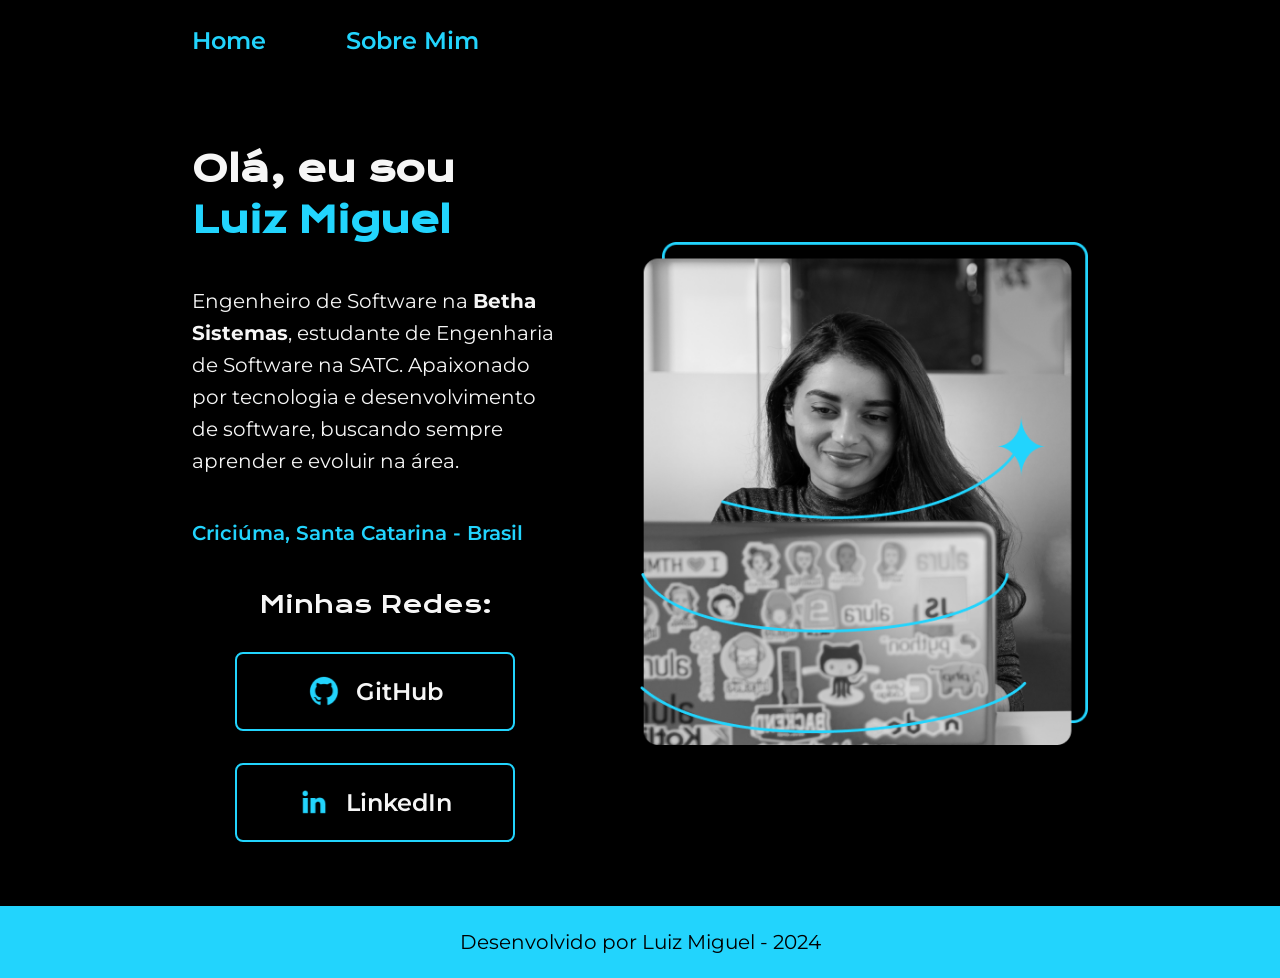
==== index.html @ 886b2ee1 "refactor: reorganize project structure for commercial site Move files from 'Alura_FrontEnd/' to root" ====
<!DOCTYPE html>
<html lang="pt-br">
<head>
    <meta charset="UTF-8"> 
    <meta http-equiv="X-UA-Compatible" content="IE=edge">
    <meta name="viewport" content="width=device-width, initial-scale=1.0">
    <meta name="description" content="Luiz Miguel - Engenheiro de Software na Betha Sistemas. Portfolio profissional com projetos, habilidades e experiência.">
    <meta name="keywords" content="Engenheiro de Software, Desenvolvedor, JavaScript, Java, C#, Criciúma">
    <meta name="author" content="Luiz Miguel">
    <link rel="icon" type="image/png" href="./assets/github.png">
    <title>Luiz Miguel | Engenheiro de Software</title>
    <link rel="stylesheet" href="./styles/style.css">
</head>
<body>
    <header class="cabecalho">
        <nav class="cabecalho__menu">
            <a class="cabecalho__menu__link" href="index.html">Home</a>
            <a class="cabecalho__menu__link" href="about.html">Sobre Mim</a>
        </nav>
    </header>
    <main class="apresentacao">
        <section class="apresentacao__conteudo">
            <h1 class="apresentacao__conteudo__titulo">
                Olá, eu sou <strong class="titulo-destaque">Luiz Miguel</strong>
            </h1>
            <p class="apresentacao__conteudo__texto">
                Engenheiro de Software na <strong>Betha Sistemas</strong>, estudante de Engenharia de Software na SATC. 
                Apaixonado por tecnologia e desenvolvimento de software, buscando sempre aprender e evoluir na área.
            </p>
            <p class="apresentacao__conteudo__texto apresentacao__conteudo__texto--destaque">
                Criciúma, Santa Catarina - Brasil
            </p>
            <div class="apresentacao__links">
                <h2 class="apresentacao__links__subtitulo">Minhas Redes:</h2>
                <a class="apresentacao__links__navegacao" href="https://github.com/Miguelito001" target="_blank" rel="noopener noreferrer">
                    <img src="./assets/github.png" alt="Ícone do GitHub">
                    GitHub
                </a>
                <a class="apresentacao__links__navegacao" href="https://www.linkedin.com/in/miguelito001/" target="_blank" rel="noopener noreferrer">
                    <img src="./assets/linkedin.png" alt="Ícone do LinkedIn">
                    LinkedIn
                </a>
            </div>
        </section>
        <img class="apresentacao__imagem" src="./assets/Imagem.png" alt="Ilustração de desenvolvedor">
    </main>
    <footer class="rodape">
        <p>Desenvolvido por Luiz Miguel - 2024</p>
    </footer>
</body>
</html>
---- styles/style.css ----
@import url('https://fonts.googleapis.com/css2?family=Krona+One&family=Montserrat:wght@400;600&display=swap');

:root {
    --cor-primaria: #000000;
    --cor-secundaria: #F6F6F6;
    --cor-terciaria: #22D4FD;
    --cor-hover: #272727;
    --cor-card: #111111;

    --fonte-primaria: 'Krona One', sans-serif;
    --fonte-secundaria: 'Montserrat', sans-serif;
}

* {
    margin: 0;
    padding: 0;
    box-sizing: border-box;
}

body {
    background-color: var(--cor-primaria);
    color: var(--cor-secundaria);
    min-height: 100vh;
    display: flex;
    flex-direction: column;
}

/* Cabeçalho */
.cabecalho {
    padding: 2% 15%;
}

.cabecalho__menu {
    display: flex;
    gap: 80px;
}

.cabecalho__menu__link {
    font-family: var(--fonte-secundaria);
    font-size: 1.5rem;
    font-weight: 600;
    color: var(--cor-terciaria);
    text-decoration: none;
    transition: opacity 0.3s ease;
}

.cabecalho__menu__link:hover {
    opacity: 0.8;
}

/* Apresentação Principal */
.apresentacao {
    padding: 5% 15%;
    display: flex;
    align-items: center;
    justify-content: space-between;
    gap: 82px;
    flex: 1;
}

.apresentacao--sobre {
    flex-direction: column;
    align-items: flex-start;
}

.apresentacao__conteudo {
    width: 50%;
    display: flex;
    flex-direction: column;
    gap: 40px;
}

.apresentacao__conteudo--sobre {
    width: 100%;
    max-width: 900px;
}

.apresentacao__conteudo__titulo {
    font-size: 2.25rem;
    font-family: var(--fonte-primaria);
    line-height: 1.4;
}

.titulo-destaque {
    color: var(--cor-terciaria);
}

.apresentacao__conteudo__texto {
    font-size: 1.25rem;
    font-family: var(--fonte-secundaria);
    line-height: 1.6;
}

.apresentacao__conteudo__texto--destaque {
    color: var(--cor-terciaria);
    font-weight: 600;
}

/* Links e Redes Sociais */
.apresentacao__links {
    display: flex;
    flex-direction: column;
    justify-content: space-between;
    align-items: center;
    gap: 32px;
}

.apresentacao__links__subtitulo {
    font-family: var(--fonte-primaria);
    font-weight: 400;
    font-size: 1.5rem;
}

.apresentacao__links__navegacao {
    display: flex;
    justify-content: center;
    align-items: center;
    gap: 16px;
    border: 2px solid var(--cor-terciaria);
    width: 280px;
    text-align: center;
    border-radius: 8px;
    font-size: 1.5rem;
    font-weight: 600;
    padding: 21.5px 0;
    text-decoration: none;
    color: var(--cor-secundaria);
    font-family: var(--fonte-secundaria);
    transition: background-color 0.3s ease, transform 0.2s ease;
}

.apresentacao__links__navegacao:hover {
    background-color: var(--cor-hover);
    transform: translateY(-2px);
}

.apresentacao__links__navegacao img {
    width: 32px;
    height: 32px;
}

.apresentacao__imagem {
    width: 50%;
    max-width: 500px;
}

/* Seções */
.secao {
    margin-top: 48px;
}

.secao__titulo {
    font-family: var(--fonte-primaria);
    font-size: 1.5rem;
    color: var(--cor-terciaria);
    margin-bottom: 24px;
    padding-bottom: 8px;
    border-bottom: 2px solid var(--cor-terciaria);
}

/* Cards */
.card {
    background-color: var(--cor-card);
    border-radius: 12px;
    padding: 24px;
    margin-bottom: 16px;
    border-left: 4px solid var(--cor-terciaria);
}

.card__titulo {
    font-family: var(--fonte-secundaria);
    font-size: 1.25rem;
    font-weight: 600;
    margin-bottom: 8px;
}

.card__subtitulo {
    font-family: var(--fonte-secundaria);
    font-size: 1rem;
    color: var(--cor-terciaria);
    margin-bottom: 4px;
}

.card__periodo {
    font-family: var(--fonte-secundaria);
    font-size: 0.9rem;
    color: #888;
    margin-bottom: 12px;
}

.card__descricao {
    font-family: var(--fonte-secundaria);
    font-size: 1rem;
    line-height: 1.6;
    color: #ccc;
}

/* Lista de Certificações */
.lista-certificacoes {
    list-style: none;
    display: flex;
    flex-direction: column;
    gap: 12px;
}

.lista-certificacoes li {
    font-family: var(--fonte-secundaria);
    font-size: 1rem;
    padding: 12px 16px;
    background-color: var(--cor-card);
    border-radius: 8px;
    border-left: 3px solid var(--cor-terciaria);
}

/* Tags de Habilidades */
.tags {
    display: flex;
    flex-wrap: wrap;
    gap: 12px;
}

.tag {
    font-family: var(--fonte-secundaria);
    font-size: 0.9rem;
    font-weight: 600;
    padding: 8px 16px;
    background-color: transparent;
    border: 2px solid var(--cor-terciaria);
    border-radius: 20px;
    color: var(--cor-terciaria);
    transition: background-color 0.3s ease, color 0.3s ease;
}

.tag:hover {
    background-color: var(--cor-terciaria);
    color: var(--cor-primaria);
}

/* Rodapé */
.rodape {
    color: var(--cor-primaria);
    background-color: var(--cor-terciaria);
    padding: 24px;
    text-align: center;
    font-family: var(--fonte-secundaria);
    font-size: 1.25rem;
    font-weight: 400;
}

/* Responsividade */
@media (max-width: 1200px) {
    .cabecalho {
        padding: 5%;
    }

    .cabecalho__menu {
        justify-content: center;
    }

    .apresentacao {
        flex-direction: column-reverse;
        padding: 5%;
    }

    .apresentacao--sobre {
        flex-direction: column;
    }

    .apresentacao__conteudo {
        width: 100%;
    }

    .apresentacao__imagem {
        width: 80%;
        max-width: 400px;
    }

    .apresentacao__links__navegacao {
        width: 100%;
        max-width: 280px;
    }
}

@media (max-width: 768px) {
    .cabecalho__menu {
        gap: 40px;
    }

    .cabecalho__menu__link {
        font-size: 1.2rem;
    }

    .apresentacao__conteudo__titulo {
        font-size: 1.75rem;
    }

    .apresentacao__conteudo__texto {
        font-size: 1rem;
    }

    .secao__titulo {
        font-size: 1.25rem;
    }

    .tags {
        gap: 8px;
    }

    .tag {
        font-size: 0.8rem;
        padding: 6px 12px;
    }
}
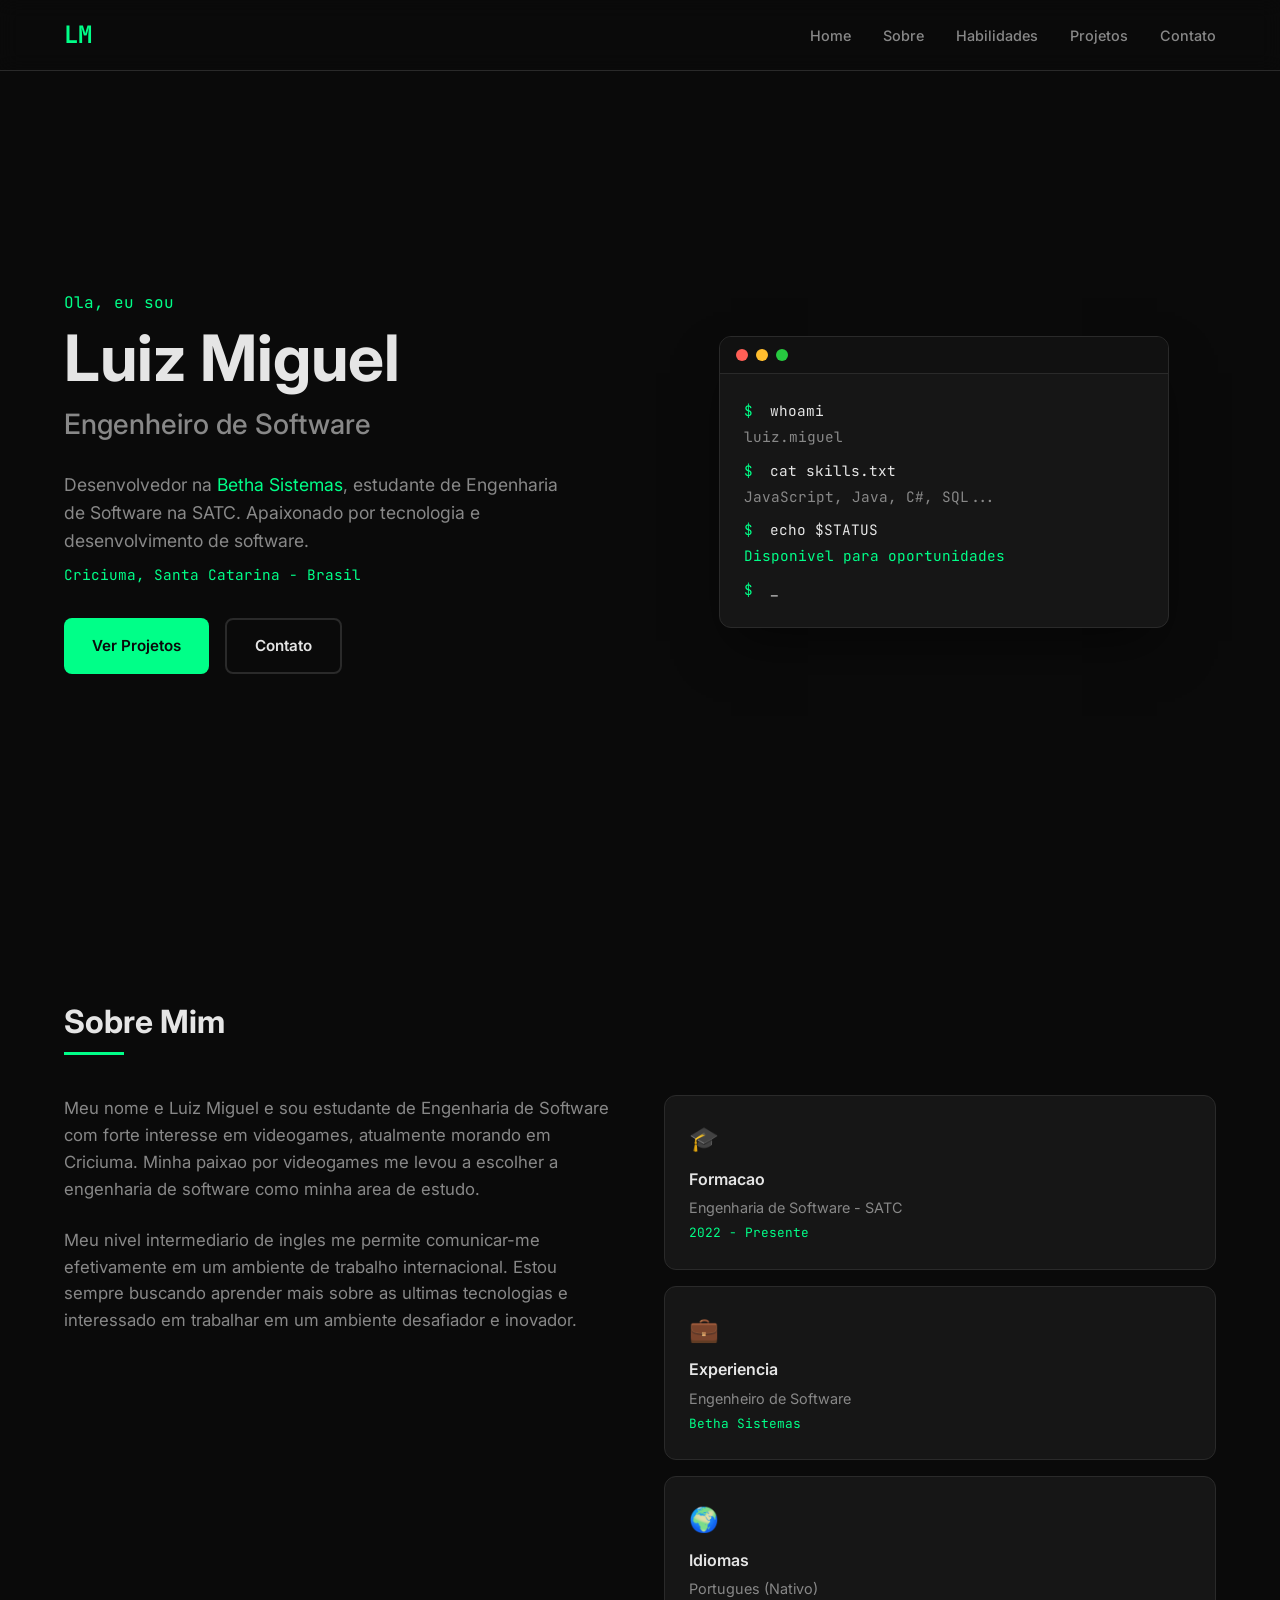
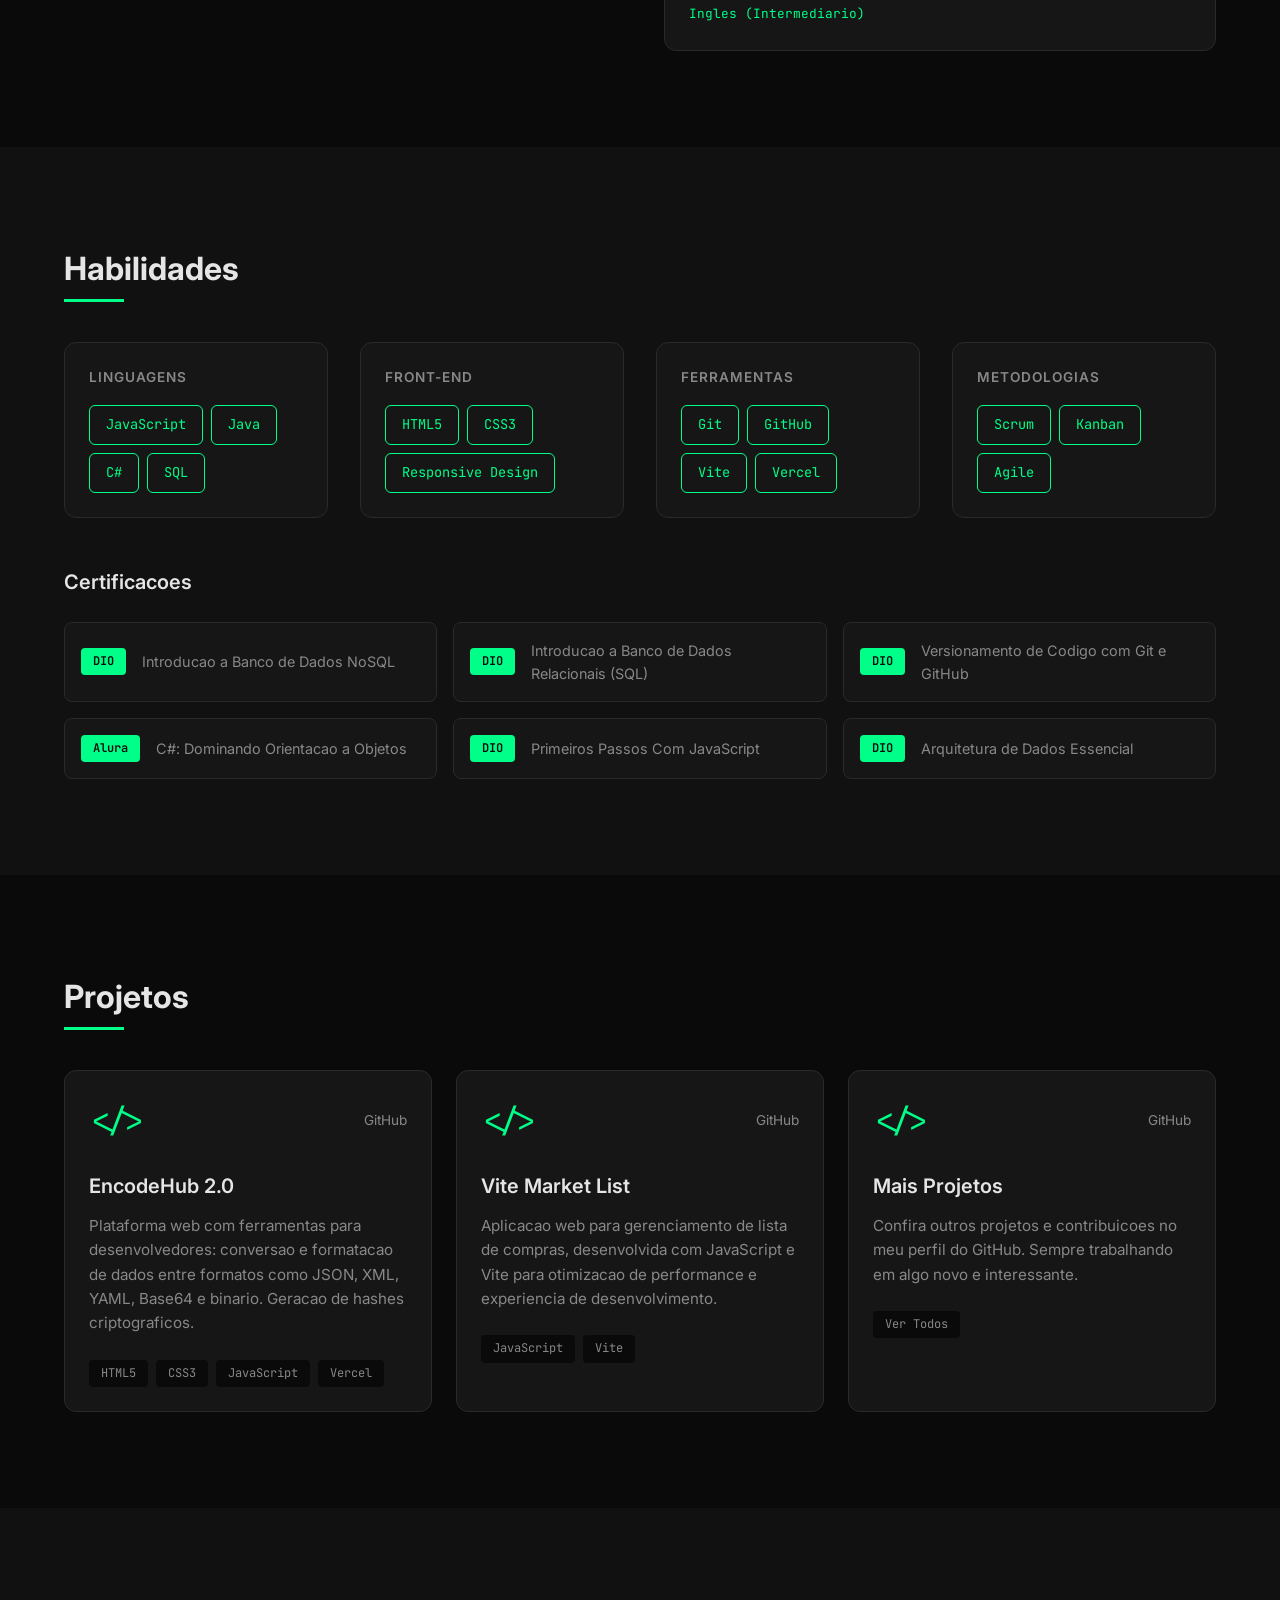
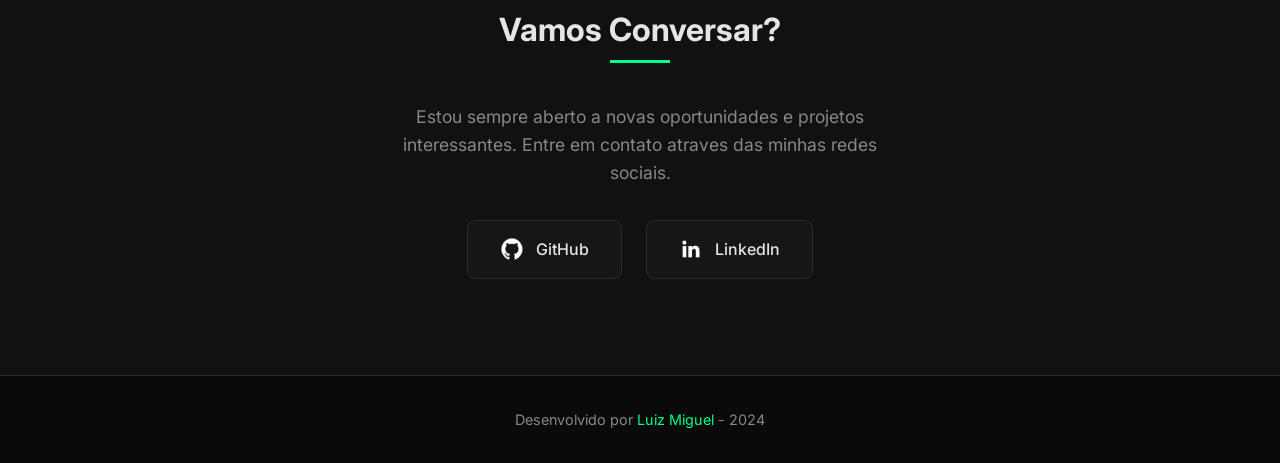
==== commit 7b5bf63f: "feat: create onepage portfolio site with black and green theme Implement black and neon green theme," ====
--- a/index.html
+++ b/index.html
@@ -1,11 +1,11 @@
 <!DOCTYPE html>
 <html lang="pt-br">
 <head>
-    <meta charset="UTF-8"> 
+    <meta charset="UTF-8">
     <meta http-equiv="X-UA-Compatible" content="IE=edge">
     <meta name="viewport" content="width=device-width, initial-scale=1.0">
-    <meta name="description" content="Luiz Miguel - Engenheiro de Software na Betha Sistemas. Portfolio profissional com projetos, habilidades e experiência.">
-    <meta name="keywords" content="Engenheiro de Software, Desenvolvedor, JavaScript, Java, C#, Criciúma">
+    <meta name="description" content="Luiz Miguel - Engenheiro de Software na Betha Sistemas. Portfolio profissional com projetos, habilidades e experiencia.">
+    <meta name="keywords" content="Engenheiro de Software, Desenvolvedor, JavaScript, Java, C#, Criciuma">
     <meta name="author" content="Luiz Miguel">
     <link rel="icon" type="image/png" href="./assets/github.png">
     <title>Luiz Miguel | Engenheiro de Software</title>
@@ -13,39 +13,252 @@
 </head>
 <body>
     <header class="cabecalho">
+        <a href="#home" class="cabecalho__logo">LM</a>
         <nav class="cabecalho__menu">
-            <a class="cabecalho__menu__link" href="index.html">Home</a>
-            <a class="cabecalho__menu__link" href="about.html">Sobre Mim</a>
+            <a class="cabecalho__menu__link" href="#home">Home</a>
+            <a class="cabecalho__menu__link" href="#sobre">Sobre</a>
+            <a class="cabecalho__menu__link" href="#habilidades">Habilidades</a>
+            <a class="cabecalho__menu__link" href="#projetos">Projetos</a>
+            <a class="cabecalho__menu__link" href="#contato">Contato</a>
         </nav>
     </header>
-    <main class="apresentacao">
-        <section class="apresentacao__conteudo">
-            <h1 class="apresentacao__conteudo__titulo">
-                Olá, eu sou <strong class="titulo-destaque">Luiz Miguel</strong>
-            </h1>
-            <p class="apresentacao__conteudo__texto">
-                Engenheiro de Software na <strong>Betha Sistemas</strong>, estudante de Engenharia de Software na SATC. 
-                Apaixonado por tecnologia e desenvolvimento de software, buscando sempre aprender e evoluir na área.
-            </p>
-            <p class="apresentacao__conteudo__texto apresentacao__conteudo__texto--destaque">
-                Criciúma, Santa Catarina - Brasil
-            </p>
-            <div class="apresentacao__links">
-                <h2 class="apresentacao__links__subtitulo">Minhas Redes:</h2>
-                <a class="apresentacao__links__navegacao" href="https://github.com/Miguelito001" target="_blank" rel="noopener noreferrer">
-                    <img src="./assets/github.png" alt="Ícone do GitHub">
-                    GitHub
-                </a>
-                <a class="apresentacao__links__navegacao" href="https://www.linkedin.com/in/miguelito001/" target="_blank" rel="noopener noreferrer">
-                    <img src="./assets/linkedin.png" alt="Ícone do LinkedIn">
-                    LinkedIn
-                </a>
-            </div>
-        </section>
-        <img class="apresentacao__imagem" src="./assets/Imagem.png" alt="Ilustração de desenvolvedor">
+
+    <main>
+        <!-- Hero Section -->
+        <section id="home" class="hero">
+            <div class="hero__conteudo">
+                <p class="hero__saudacao">Ola, eu sou</p>
+                <h1 class="hero__titulo">Luiz Miguel</h1>
+                <h2 class="hero__subtitulo">Engenheiro de Software</h2>
+                <p class="hero__descricao">
+                    Desenvolvedor na <span class="destaque">Betha Sistemas</span>, estudante de Engenharia de Software na SATC.
+                    Apaixonado por tecnologia e desenvolvimento de software.
+                </p>
+                <p class="hero__localizacao">Criciuma, Santa Catarina - Brasil</p>
+                <div class="hero__botoes">
+                    <a href="#projetos" class="botao botao--primario">Ver Projetos</a>
+                    <a href="#contato" class="botao botao--secundario">Contato</a>
+                </div>
+            </div>
+            <div class="hero__visual">
+                <div class="hero__terminal">
+                    <div class="terminal__header">
+                        <span class="terminal__dot terminal__dot--red"></span>
+                        <span class="terminal__dot terminal__dot--yellow"></span>
+                        <span class="terminal__dot terminal__dot--green"></span>
+                    </div>
+                    <div class="terminal__body">
+                        <p><span class="terminal__prompt">$</span> whoami</p>
+                        <p class="terminal__output">luiz.miguel</p>
+                        <p><span class="terminal__prompt">$</span> cat skills.txt</p>
+                        <p class="terminal__output">JavaScript, Java, C#, SQL...</p>
+                        <p><span class="terminal__prompt">$</span> echo $STATUS</p>
+                        <p class="terminal__output terminal__output--green">Disponivel para oportunidades</p>
+                        <p><span class="terminal__prompt">$</span> <span class="terminal__cursor">_</span></p>
+                    </div>
+                </div>
+            </div>
+        </section>
+
+        <!-- Sobre Section -->
+        <section id="sobre" class="secao">
+            <div class="secao__container">
+                <h2 class="secao__titulo">Sobre Mim</h2>
+                <div class="sobre__grid">
+                    <div class="sobre__texto">
+                        <p>
+                            Meu nome e Luiz Miguel e sou estudante de Engenharia de Software com forte interesse em videogames,
+                            atualmente morando em Criciuma. Minha paixao por videogames me levou a escolher a engenharia de software
+                            como minha area de estudo.
+                        </p>
+                        <p>
+                            Meu nivel intermediario de ingles me permite comunicar-me efetivamente em um ambiente de trabalho internacional.
+                            Estou sempre buscando aprender mais sobre as ultimas tecnologias e interessado em trabalhar em um ambiente
+                            desafiador e inovador.
+                        </p>
+                    </div>
+                    <div class="sobre__cards">
+                        <div class="info-card">
+                            <span class="info-card__icone">🎓</span>
+                            <h3 class="info-card__titulo">Formacao</h3>
+                            <p class="info-card__texto">Engenharia de Software - SATC</p>
+                            <span class="info-card__periodo">2022 - Presente</span>
+                        </div>
+                        <div class="info-card">
+                            <span class="info-card__icone">💼</span>
+                            <h3 class="info-card__titulo">Experiencia</h3>
+                            <p class="info-card__texto">Engenheiro de Software</p>
+                            <span class="info-card__periodo">Betha Sistemas</span>
+                        </div>
+                        <div class="info-card">
+                            <span class="info-card__icone">🌍</span>
+                            <h3 class="info-card__titulo">Idiomas</h3>
+                            <p class="info-card__texto">Portugues (Nativo)</p>
+                            <span class="info-card__periodo">Ingles (Intermediario)</span>
+                        </div>
+                    </div>
+                </div>
+            </div>
+        </section>
+
+        <!-- Habilidades Section -->
+        <section id="habilidades" class="secao secao--alt">
+            <div class="secao__container">
+                <h2 class="secao__titulo">Habilidades</h2>
+                <div class="habilidades__grid">
+                    <div class="habilidade-grupo">
+                        <h3 class="habilidade-grupo__titulo">Linguagens</h3>
+                        <div class="tags">
+                            <span class="tag">JavaScript</span>
+                            <span class="tag">Java</span>
+                            <span class="tag">C#</span>
+                            <span class="tag">SQL</span>
+                        </div>
+                    </div>
+                    <div class="habilidade-grupo">
+                        <h3 class="habilidade-grupo__titulo">Front-end</h3>
+                        <div class="tags">
+                            <span class="tag">HTML5</span>
+                            <span class="tag">CSS3</span>
+                            <span class="tag">Responsive Design</span>
+                        </div>
+                    </div>
+                    <div class="habilidade-grupo">
+                        <h3 class="habilidade-grupo__titulo">Ferramentas</h3>
+                        <div class="tags">
+                            <span class="tag">Git</span>
+                            <span class="tag">GitHub</span>
+                            <span class="tag">Vite</span>
+                            <span class="tag">Vercel</span>
+                        </div>
+                    </div>
+                    <div class="habilidade-grupo">
+                        <h3 class="habilidade-grupo__titulo">Metodologias</h3>
+                        <div class="tags">
+                            <span class="tag">Scrum</span>
+                            <span class="tag">Kanban</span>
+                            <span class="tag">Agile</span>
+                        </div>
+                    </div>
+                </div>
+
+                <h3 class="secao__subtitulo">Certificacoes</h3>
+                <div class="certificacoes__grid">
+                    <div class="certificacao">
+                        <span class="certificacao__badge">DIO</span>
+                        <span class="certificacao__nome">Introducao a Banco de Dados NoSQL</span>
+                    </div>
+                    <div class="certificacao">
+                        <span class="certificacao__badge">DIO</span>
+                        <span class="certificacao__nome">Introducao a Banco de Dados Relacionais (SQL)</span>
+                    </div>
+                    <div class="certificacao">
+                        <span class="certificacao__badge">DIO</span>
+                        <span class="certificacao__nome">Versionamento de Codigo com Git e GitHub</span>
+                    </div>
+                    <div class="certificacao">
+                        <span class="certificacao__badge">Alura</span>
+                        <span class="certificacao__nome">C#: Dominando Orientacao a Objetos</span>
+                    </div>
+                    <div class="certificacao">
+                        <span class="certificacao__badge">DIO</span>
+                        <span class="certificacao__nome">Primeiros Passos Com JavaScript</span>
+                    </div>
+                    <div class="certificacao">
+                        <span class="certificacao__badge">DIO</span>
+                        <span class="certificacao__nome">Arquitetura de Dados Essencial</span>
+                    </div>
+                </div>
+            </div>
+        </section>
+
+        <!-- Projetos Section -->
+        <section id="projetos" class="secao">
+            <div class="secao__container">
+                <h2 class="secao__titulo">Projetos</h2>
+                <div class="projetos__grid">
+                    <article class="projeto-card">
+                        <div class="projeto-card__header">
+                            <span class="projeto-card__icone">&#60;/&#62;</span>
+                            <div class="projeto-card__links">
+                                <a href="https://github.com/Miguelito001/EncodeHub-2.0" target="_blank" rel="noopener noreferrer" class="projeto-card__link">GitHub</a>
+                            </div>
+                        </div>
+                        <h3 class="projeto-card__titulo">EncodeHub 2.0</h3>
+                        <p class="projeto-card__descricao">
+                            Plataforma web com ferramentas para desenvolvedores: conversao e formatacao de dados
+                            entre formatos como JSON, XML, YAML, Base64 e binario. Geracao de hashes criptograficos.
+                        </p>
+                        <div class="projeto-card__tags">
+                            <span class="projeto-card__tag">HTML5</span>
+                            <span class="projeto-card__tag">CSS3</span>
+                            <span class="projeto-card__tag">JavaScript</span>
+                            <span class="projeto-card__tag">Vercel</span>
+                        </div>
+                    </article>
+
+                    <article class="projeto-card">
+                        <div class="projeto-card__header">
+                            <span class="projeto-card__icone">&#60;/&#62;</span>
+                            <div class="projeto-card__links">
+                                <a href="https://github.com/Miguelito001/vite-market-list" target="_blank" rel="noopener noreferrer" class="projeto-card__link">GitHub</a>
+                            </div>
+                        </div>
+                        <h3 class="projeto-card__titulo">Vite Market List</h3>
+                        <p class="projeto-card__descricao">
+                            Aplicacao web para gerenciamento de lista de compras, desenvolvida com JavaScript e Vite
+                            para otimizacao de performance e experiencia de desenvolvimento.
+                        </p>
+                        <div class="projeto-card__tags">
+                            <span class="projeto-card__tag">JavaScript</span>
+                            <span class="projeto-card__tag">Vite</span>
+                        </div>
+                    </article>
+
+                    <article class="projeto-card">
+                        <div class="projeto-card__header">
+                            <span class="projeto-card__icone">&#60;/&#62;</span>
+                            <div class="projeto-card__links">
+                                <a href="https://github.com/Miguelito001" target="_blank" rel="noopener noreferrer" class="projeto-card__link">GitHub</a>
+                            </div>
+                        </div>
+                        <h3 class="projeto-card__titulo">Mais Projetos</h3>
+                        <p class="projeto-card__descricao">
+                            Confira outros projetos e contribuicoes no meu perfil do GitHub.
+                            Sempre trabalhando em algo novo e interessante.
+                        </p>
+                        <div class="projeto-card__tags">
+                            <span class="projeto-card__tag">Ver Todos</span>
+                        </div>
+                    </article>
+                </div>
+            </div>
+        </section>
+
+        <!-- Contato Section -->
+        <section id="contato" class="secao secao--alt">
+            <div class="secao__container secao__container--center">
+                <h2 class="secao__titulo">Vamos Conversar?</h2>
+                <p class="contato__texto">
+                    Estou sempre aberto a novas oportunidades e projetos interessantes.
+                    Entre em contato atraves das minhas redes sociais.
+                </p>
+                <div class="contato__links">
+                    <a href="https://github.com/Miguelito001" target="_blank" rel="noopener noreferrer" class="contato__link">
+                        <img src="./assets/github.png" alt="GitHub">
+                        <span>GitHub</span>
+                    </a>
+                    <a href="https://www.linkedin.com/in/miguelito001/" target="_blank" rel="noopener noreferrer" class="contato__link">
+                        <img src="./assets/linkedin.png" alt="LinkedIn">
+                        <span>LinkedIn</span>
+                    </a>
+                </div>
+            </div>
+        </section>
     </main>
+
     <footer class="rodape">
-        <p>Desenvolvido por Luiz Miguel - 2024</p>
+        <p>Desenvolvido por <span class="destaque">Luiz Miguel</span> - 2024</p>
     </footer>
 </body>
 </html>
--- a/styles/style.css
+++ b/styles/style.css
@@ -1,14 +1,17 @@
-@import url('https://fonts.googleapis.com/css2?family=Krona+One&family=Montserrat:wght@400;600&display=swap');
+@import url('https://fonts.googleapis.com/css2?family=Inter:wght@400;500;600;700&family=JetBrains+Mono:wght@400;500&display=swap');
 
 :root {
-    --cor-primaria: #000000;
-    --cor-secundaria: #F6F6F6;
-    --cor-terciaria: #22D4FD;
-    --cor-hover: #272727;
-    --cor-card: #111111;
-
-    --fonte-primaria: 'Krona One', sans-serif;
-    --fonte-secundaria: 'Montserrat', sans-serif;
+    --cor-bg: #0a0a0a;
+    --cor-bg-alt: #111111;
+    --cor-bg-card: #161616;
+    --cor-primaria: #00ff88;
+    --cor-primaria-hover: #00cc6a;
+    --cor-texto: #e5e5e5;
+    --cor-texto-secundario: #888888;
+    --cor-borda: #2a2a2a;
+
+    --fonte-principal: 'Inter', -apple-system, BlinkMacSystemFont, sans-serif;
+    --fonte-mono: 'JetBrains Mono', monospace;
 }
 
 * {
@@ -17,297 +20,575 @@
     box-sizing: border-box;
 }
 
+html {
+    scroll-behavior: smooth;
+}
+
 body {
-    background-color: var(--cor-primaria);
-    color: var(--cor-secundaria);
+    background-color: var(--cor-bg);
+    color: var(--cor-texto);
+    font-family: var(--fonte-principal);
+    line-height: 1.6;
+}
+
+/* Header */
+.cabecalho {
+    position: fixed;
+    top: 0;
+    left: 0;
+    right: 0;
+    padding: 1rem 5%;
+    display: flex;
+    justify-content: space-between;
+    align-items: center;
+    background-color: rgba(10, 10, 10, 0.9);
+    backdrop-filter: blur(10px);
+    border-bottom: 1px solid var(--cor-borda);
+    z-index: 1000;
+}
+
+.cabecalho__logo {
+    font-family: var(--fonte-mono);
+    font-size: 1.5rem;
+    font-weight: 700;
+    color: var(--cor-primaria);
+    text-decoration: none;
+}
+
+.cabecalho__menu {
+    display: flex;
+    gap: 2rem;
+}
+
+.cabecalho__menu__link {
+    font-size: 0.9rem;
+    font-weight: 500;
+    color: var(--cor-texto-secundario);
+    text-decoration: none;
+    transition: color 0.3s ease;
+}
+
+.cabecalho__menu__link:hover {
+    color: var(--cor-primaria);
+}
+
+/* Hero Section */
+.hero {
     min-height: 100vh;
-    display: flex;
-    flex-direction: column;
-}
-
-/* Cabeçalho */
-.cabecalho {
-    padding: 2% 15%;
-}
-
-.cabecalho__menu {
-    display: flex;
-    gap: 80px;
-}
-
-.cabecalho__menu__link {
-    font-family: var(--fonte-secundaria);
-    font-size: 1.5rem;
-    font-weight: 600;
-    color: var(--cor-terciaria);
-    text-decoration: none;
-    transition: opacity 0.3s ease;
-}
-
-.cabecalho__menu__link:hover {
-    opacity: 0.8;
-}
-
-/* Apresentação Principal */
-.apresentacao {
-    padding: 5% 15%;
     display: flex;
     align-items: center;
     justify-content: space-between;
-    gap: 82px;
+    padding: 8rem 5% 4rem;
+    gap: 4rem;
+}
+
+.hero__conteudo {
     flex: 1;
-}
-
-.apresentacao--sobre {
+    max-width: 600px;
+}
+
+.hero__saudacao {
+    font-family: var(--fonte-mono);
+    font-size: 1rem;
+    color: var(--cor-primaria);
+    margin-bottom: 0.5rem;
+}
+
+.hero__titulo {
+    font-size: clamp(2.5rem, 6vw, 4rem);
+    font-weight: 700;
+    line-height: 1.1;
+    margin-bottom: 0.5rem;
+}
+
+.hero__subtitulo {
+    font-size: clamp(1.25rem, 3vw, 1.75rem);
+    font-weight: 500;
+    color: var(--cor-texto-secundario);
+    margin-bottom: 1.5rem;
+}
+
+.hero__descricao {
+    font-size: 1.1rem;
+    color: var(--cor-texto-secundario);
+    margin-bottom: 0.5rem;
+    max-width: 500px;
+}
+
+.hero__localizacao {
+    font-family: var(--fonte-mono);
+    font-size: 0.9rem;
+    color: var(--cor-primaria);
+    margin-bottom: 2rem;
+}
+
+.destaque {
+    color: var(--cor-primaria);
+}
+
+.hero__botoes {
+    display: flex;
+    gap: 1rem;
+    flex-wrap: wrap;
+}
+
+.botao {
+    display: inline-flex;
+    align-items: center;
+    justify-content: center;
+    padding: 0.875rem 1.75rem;
+    font-size: 0.95rem;
+    font-weight: 600;
+    text-decoration: none;
+    border-radius: 8px;
+    transition: all 0.3s ease;
+}
+
+.botao--primario {
+    background-color: var(--cor-primaria);
+    color: var(--cor-bg);
+}
+
+.botao--primario:hover {
+    background-color: var(--cor-primaria-hover);
+    transform: translateY(-2px);
+}
+
+.botao--secundario {
+    background-color: transparent;
+    color: var(--cor-texto);
+    border: 2px solid var(--cor-borda);
+}
+
+.botao--secundario:hover {
+    border-color: var(--cor-primaria);
+    color: var(--cor-primaria);
+}
+
+/* Terminal Visual */
+.hero__visual {
+    flex: 1;
+    display: flex;
+    justify-content: center;
+}
+
+.hero__terminal {
+    width: 100%;
+    max-width: 450px;
+    background-color: var(--cor-bg-card);
+    border-radius: 12px;
+    border: 1px solid var(--cor-borda);
+    overflow: hidden;
+    box-shadow: 0 25px 50px -12px rgba(0, 0, 0, 0.5);
+}
+
+.terminal__header {
+    display: flex;
+    gap: 8px;
+    padding: 12px 16px;
+    background-color: var(--cor-bg-alt);
+    border-bottom: 1px solid var(--cor-borda);
+}
+
+.terminal__dot {
+    width: 12px;
+    height: 12px;
+    border-radius: 50%;
+}
+
+.terminal__dot--red { background-color: #ff5f56; }
+.terminal__dot--yellow { background-color: #ffbd2e; }
+.terminal__dot--green { background-color: #27ca40; }
+
+.terminal__body {
+    padding: 1.5rem;
+    font-family: var(--fonte-mono);
+    font-size: 0.9rem;
+    line-height: 1.8;
+}
+
+.terminal__prompt {
+    color: var(--cor-primaria);
+    margin-right: 8px;
+}
+
+.terminal__output {
+    color: var(--cor-texto-secundario);
+    margin-bottom: 0.5rem;
+}
+
+.terminal__output--green {
+    color: var(--cor-primaria);
+}
+
+.terminal__cursor {
+    animation: blink 1s infinite;
+}
+
+@keyframes blink {
+    0%, 50% { opacity: 1; }
+    51%, 100% { opacity: 0; }
+}
+
+/* Secoes */
+.secao {
+    padding: 6rem 5%;
+}
+
+.secao--alt {
+    background-color: var(--cor-bg-alt);
+}
+
+.secao__container {
+    max-width: 1200px;
+    margin: 0 auto;
+}
+
+.secao__container--center {
+    text-align: center;
+}
+
+.secao__titulo {
+    font-size: 2rem;
+    font-weight: 700;
+    margin-bottom: 3rem;
+    position: relative;
+    display: inline-block;
+}
+
+.secao__titulo::after {
+    content: '';
+    position: absolute;
+    bottom: -8px;
+    left: 0;
+    width: 60px;
+    height: 3px;
+    background-color: var(--cor-primaria);
+}
+
+.secao__container--center .secao__titulo::after {
+    left: 50%;
+    transform: translateX(-50%);
+}
+
+.secao__subtitulo {
+    font-size: 1.25rem;
+    font-weight: 600;
+    margin: 3rem 0 1.5rem;
+    color: var(--cor-texto);
+}
+
+/* Sobre Section */
+.sobre__grid {
+    display: grid;
+    grid-template-columns: 1fr 1fr;
+    gap: 3rem;
+    align-items: start;
+}
+
+.sobre__texto {
+    display: flex;
     flex-direction: column;
-    align-items: flex-start;
-}
-
-.apresentacao__conteudo {
-    width: 50%;
+    gap: 1.5rem;
+}
+
+.sobre__texto p {
+    color: var(--cor-texto-secundario);
+    font-size: 1.05rem;
+}
+
+.sobre__cards {
     display: flex;
     flex-direction: column;
-    gap: 40px;
-}
-
-.apresentacao__conteudo--sobre {
-    width: 100%;
-    max-width: 900px;
-}
-
-.apresentacao__conteudo__titulo {
-    font-size: 2.25rem;
-    font-family: var(--fonte-primaria);
-    line-height: 1.4;
-}
-
-.titulo-destaque {
-    color: var(--cor-terciaria);
-}
-
-.apresentacao__conteudo__texto {
-    font-size: 1.25rem;
-    font-family: var(--fonte-secundaria);
-    line-height: 1.6;
-}
-
-.apresentacao__conteudo__texto--destaque {
-    color: var(--cor-terciaria);
+    gap: 1rem;
+}
+
+.info-card {
+    background-color: var(--cor-bg-card);
+    border: 1px solid var(--cor-borda);
+    border-radius: 12px;
+    padding: 1.5rem;
+    transition: border-color 0.3s ease;
+}
+
+.info-card:hover {
+    border-color: var(--cor-primaria);
+}
+
+.info-card__icone {
+    font-size: 1.5rem;
+    margin-bottom: 0.5rem;
+    display: block;
+}
+
+.info-card__titulo {
+    font-size: 1rem;
     font-weight: 600;
-}
-
-/* Links e Redes Sociais */
-.apresentacao__links {
-    display: flex;
-    flex-direction: column;
+    margin-bottom: 0.25rem;
+}
+
+.info-card__texto {
+    font-size: 0.9rem;
+    color: var(--cor-texto-secundario);
+}
+
+.info-card__periodo {
+    font-family: var(--fonte-mono);
+    font-size: 0.8rem;
+    color: var(--cor-primaria);
+}
+
+/* Habilidades */
+.habilidades__grid {
+    display: grid;
+    grid-template-columns: repeat(auto-fit, minmax(250px, 1fr));
+    gap: 2rem;
+}
+
+.habilidade-grupo {
+    background-color: var(--cor-bg-card);
+    border: 1px solid var(--cor-borda);
+    border-radius: 12px;
+    padding: 1.5rem;
+}
+
+.habilidade-grupo__titulo {
+    font-size: 0.85rem;
+    font-weight: 600;
+    text-transform: uppercase;
+    letter-spacing: 1px;
+    color: var(--cor-texto-secundario);
+    margin-bottom: 1rem;
+}
+
+.tags {
+    display: flex;
+    flex-wrap: wrap;
+    gap: 0.5rem;
+}
+
+.tag {
+    font-family: var(--fonte-mono);
+    font-size: 0.85rem;
+    padding: 0.5rem 1rem;
+    background-color: transparent;
+    border: 1px solid var(--cor-primaria);
+    border-radius: 6px;
+    color: var(--cor-primaria);
+    transition: all 0.3s ease;
+}
+
+.tag:hover {
+    background-color: var(--cor-primaria);
+    color: var(--cor-bg);
+}
+
+/* Certificacoes */
+.certificacoes__grid {
+    display: grid;
+    grid-template-columns: repeat(auto-fit, minmax(300px, 1fr));
+    gap: 1rem;
+}
+
+.certificacao {
+    display: flex;
+    align-items: center;
+    gap: 1rem;
+    padding: 1rem;
+    background-color: var(--cor-bg-card);
+    border: 1px solid var(--cor-borda);
+    border-radius: 8px;
+}
+
+.certificacao__badge {
+    font-family: var(--fonte-mono);
+    font-size: 0.75rem;
+    font-weight: 600;
+    padding: 0.25rem 0.75rem;
+    background-color: var(--cor-primaria);
+    color: var(--cor-bg);
+    border-radius: 4px;
+    white-space: nowrap;
+}
+
+.certificacao__nome {
+    font-size: 0.9rem;
+    color: var(--cor-texto-secundario);
+}
+
+/* Projetos */
+.projetos__grid {
+    display: grid;
+    grid-template-columns: repeat(auto-fit, minmax(320px, 1fr));
+    gap: 1.5rem;
+}
+
+.projeto-card {
+    background-color: var(--cor-bg-card);
+    border: 1px solid var(--cor-borda);
+    border-radius: 12px;
+    padding: 1.5rem;
+    transition: all 0.3s ease;
+}
+
+.projeto-card:hover {
+    border-color: var(--cor-primaria);
+    transform: translateY(-4px);
+}
+
+.projeto-card__header {
+    display: flex;
     justify-content: space-between;
     align-items: center;
-    gap: 32px;
-}
-
-.apresentacao__links__subtitulo {
-    font-family: var(--fonte-primaria);
-    font-weight: 400;
-    font-size: 1.5rem;
-}
-
-.apresentacao__links__navegacao {
-    display: flex;
-    justify-content: center;
-    align-items: center;
-    gap: 16px;
-    border: 2px solid var(--cor-terciaria);
-    width: 280px;
-    text-align: center;
-    border-radius: 8px;
-    font-size: 1.5rem;
-    font-weight: 600;
-    padding: 21.5px 0;
+    margin-bottom: 1.5rem;
+}
+
+.projeto-card__icone {
+    font-family: var(--fonte-mono);
+    font-size: 2rem;
+    color: var(--cor-primaria);
+}
+
+.projeto-card__links {
+    display: flex;
+    gap: 1rem;
+}
+
+.projeto-card__link {
+    font-size: 0.85rem;
+    color: var(--cor-texto-secundario);
     text-decoration: none;
-    color: var(--cor-secundaria);
-    font-family: var(--fonte-secundaria);
-    transition: background-color 0.3s ease, transform 0.2s ease;
-}
-
-.apresentacao__links__navegacao:hover {
-    background-color: var(--cor-hover);
-    transform: translateY(-2px);
-}
-
-.apresentacao__links__navegacao img {
-    width: 32px;
-    height: 32px;
-}
-
-.apresentacao__imagem {
-    width: 50%;
-    max-width: 500px;
-}
-
-/* Seções */
-.secao {
-    margin-top: 48px;
-}
-
-.secao__titulo {
-    font-family: var(--fonte-primaria);
-    font-size: 1.5rem;
-    color: var(--cor-terciaria);
-    margin-bottom: 24px;
-    padding-bottom: 8px;
-    border-bottom: 2px solid var(--cor-terciaria);
-}
-
-/* Cards */
-.card {
-    background-color: var(--cor-card);
-    border-radius: 12px;
-    padding: 24px;
-    margin-bottom: 16px;
-    border-left: 4px solid var(--cor-terciaria);
-}
-
-.card__titulo {
-    font-family: var(--fonte-secundaria);
+    transition: color 0.3s ease;
+}
+
+.projeto-card__link:hover {
+    color: var(--cor-primaria);
+}
+
+.projeto-card__titulo {
     font-size: 1.25rem;
     font-weight: 600;
-    margin-bottom: 8px;
-}
-
-.card__subtitulo {
-    font-family: var(--fonte-secundaria);
-    font-size: 1rem;
-    color: var(--cor-terciaria);
-    margin-bottom: 4px;
-}
-
-.card__periodo {
-    font-family: var(--fonte-secundaria);
+    margin-bottom: 0.75rem;
+}
+
+.projeto-card__descricao {
+    font-size: 0.95rem;
+    color: var(--cor-texto-secundario);
+    margin-bottom: 1.5rem;
+    line-height: 1.6;
+}
+
+.projeto-card__tags {
+    display: flex;
+    flex-wrap: wrap;
+    gap: 0.5rem;
+}
+
+.projeto-card__tag {
+    font-family: var(--fonte-mono);
+    font-size: 0.75rem;
+    padding: 0.25rem 0.75rem;
+    background-color: var(--cor-bg);
+    border-radius: 4px;
+    color: var(--cor-texto-secundario);
+}
+
+/* Contato */
+.contato__texto {
+    font-size: 1.1rem;
+    color: var(--cor-texto-secundario);
+    max-width: 500px;
+    margin: 0 auto 2rem;
+}
+
+.contato__links {
+    display: flex;
+    justify-content: center;
+    gap: 1.5rem;
+    flex-wrap: wrap;
+}
+
+.contato__link {
+    display: flex;
+    align-items: center;
+    gap: 0.75rem;
+    padding: 1rem 2rem;
+    background-color: var(--cor-bg-card);
+    border: 1px solid var(--cor-borda);
+    border-radius: 8px;
+    text-decoration: none;
+    color: var(--cor-texto);
+    font-weight: 500;
+    transition: all 0.3s ease;
+}
+
+.contato__link:hover {
+    border-color: var(--cor-primaria);
+    transform: translateY(-2px);
+}
+
+.contato__link img {
+    width: 24px;
+    height: 24px;
+    filter: brightness(0) invert(1);
+}
+
+/* Footer */
+.rodape {
+    padding: 2rem 5%;
+    text-align: center;
+    border-top: 1px solid var(--cor-borda);
     font-size: 0.9rem;
-    color: #888;
-    margin-bottom: 12px;
-}
-
-.card__descricao {
-    font-family: var(--fonte-secundaria);
-    font-size: 1rem;
-    line-height: 1.6;
-    color: #ccc;
-}
-
-/* Lista de Certificações */
-.lista-certificacoes {
-    list-style: none;
-    display: flex;
-    flex-direction: column;
-    gap: 12px;
-}
-
-.lista-certificacoes li {
-    font-family: var(--fonte-secundaria);
-    font-size: 1rem;
-    padding: 12px 16px;
-    background-color: var(--cor-card);
-    border-radius: 8px;
-    border-left: 3px solid var(--cor-terciaria);
-}
-
-/* Tags de Habilidades */
-.tags {
-    display: flex;
-    flex-wrap: wrap;
-    gap: 12px;
-}
-
-.tag {
-    font-family: var(--fonte-secundaria);
-    font-size: 0.9rem;
-    font-weight: 600;
-    padding: 8px 16px;
-    background-color: transparent;
-    border: 2px solid var(--cor-terciaria);
-    border-radius: 20px;
-    color: var(--cor-terciaria);
-    transition: background-color 0.3s ease, color 0.3s ease;
-}
-
-.tag:hover {
-    background-color: var(--cor-terciaria);
-    color: var(--cor-primaria);
-}
-
-/* Rodapé */
-.rodape {
-    color: var(--cor-primaria);
-    background-color: var(--cor-terciaria);
-    padding: 24px;
-    text-align: center;
-    font-family: var(--fonte-secundaria);
-    font-size: 1.25rem;
-    font-weight: 400;
+    color: var(--cor-texto-secundario);
 }
 
 /* Responsividade */
-@media (max-width: 1200px) {
-    .cabecalho {
-        padding: 5%;
-    }
-
-    .cabecalho__menu {
+@media (max-width: 992px) {
+    .hero {
+        flex-direction: column;
+        text-align: center;
+        padding-top: 7rem;
+    }
+
+    .hero__conteudo {
+        max-width: 100%;
+    }
+
+    .hero__descricao {
+        max-width: 100%;
+    }
+
+    .hero__botoes {
         justify-content: center;
     }
 
-    .apresentacao {
-        flex-direction: column-reverse;
-        padding: 5%;
-    }
-
-    .apresentacao--sobre {
-        flex-direction: column;
-    }
-
-    .apresentacao__conteudo {
-        width: 100%;
-    }
-
-    .apresentacao__imagem {
-        width: 80%;
-        max-width: 400px;
-    }
-
-    .apresentacao__links__navegacao {
-        width: 100%;
-        max-width: 280px;
+    .sobre__grid {
+        grid-template-columns: 1fr;
     }
 }
 
 @media (max-width: 768px) {
     .cabecalho__menu {
-        gap: 40px;
-    }
-
-    .cabecalho__menu__link {
-        font-size: 1.2rem;
-    }
-
-    .apresentacao__conteudo__titulo {
+        display: none;
+    }
+
+    .hero__titulo {
+        font-size: 2.5rem;
+    }
+
+    .secao {
+        padding: 4rem 5%;
+    }
+
+    .secao__titulo {
         font-size: 1.75rem;
     }
 
-    .apresentacao__conteudo__texto {
-        font-size: 1rem;
-    }
-
-    .secao__titulo {
-        font-size: 1.25rem;
-    }
-
-    .tags {
-        gap: 8px;
-    }
-
-    .tag {
-        font-size: 0.8rem;
-        padding: 6px 12px;
-    }
-}
+    .projetos__grid {
+        grid-template-columns: 1fr;
+    }
+
+    .certificacoes__grid {
+        grid-template-columns: 1fr;
+    }
+}
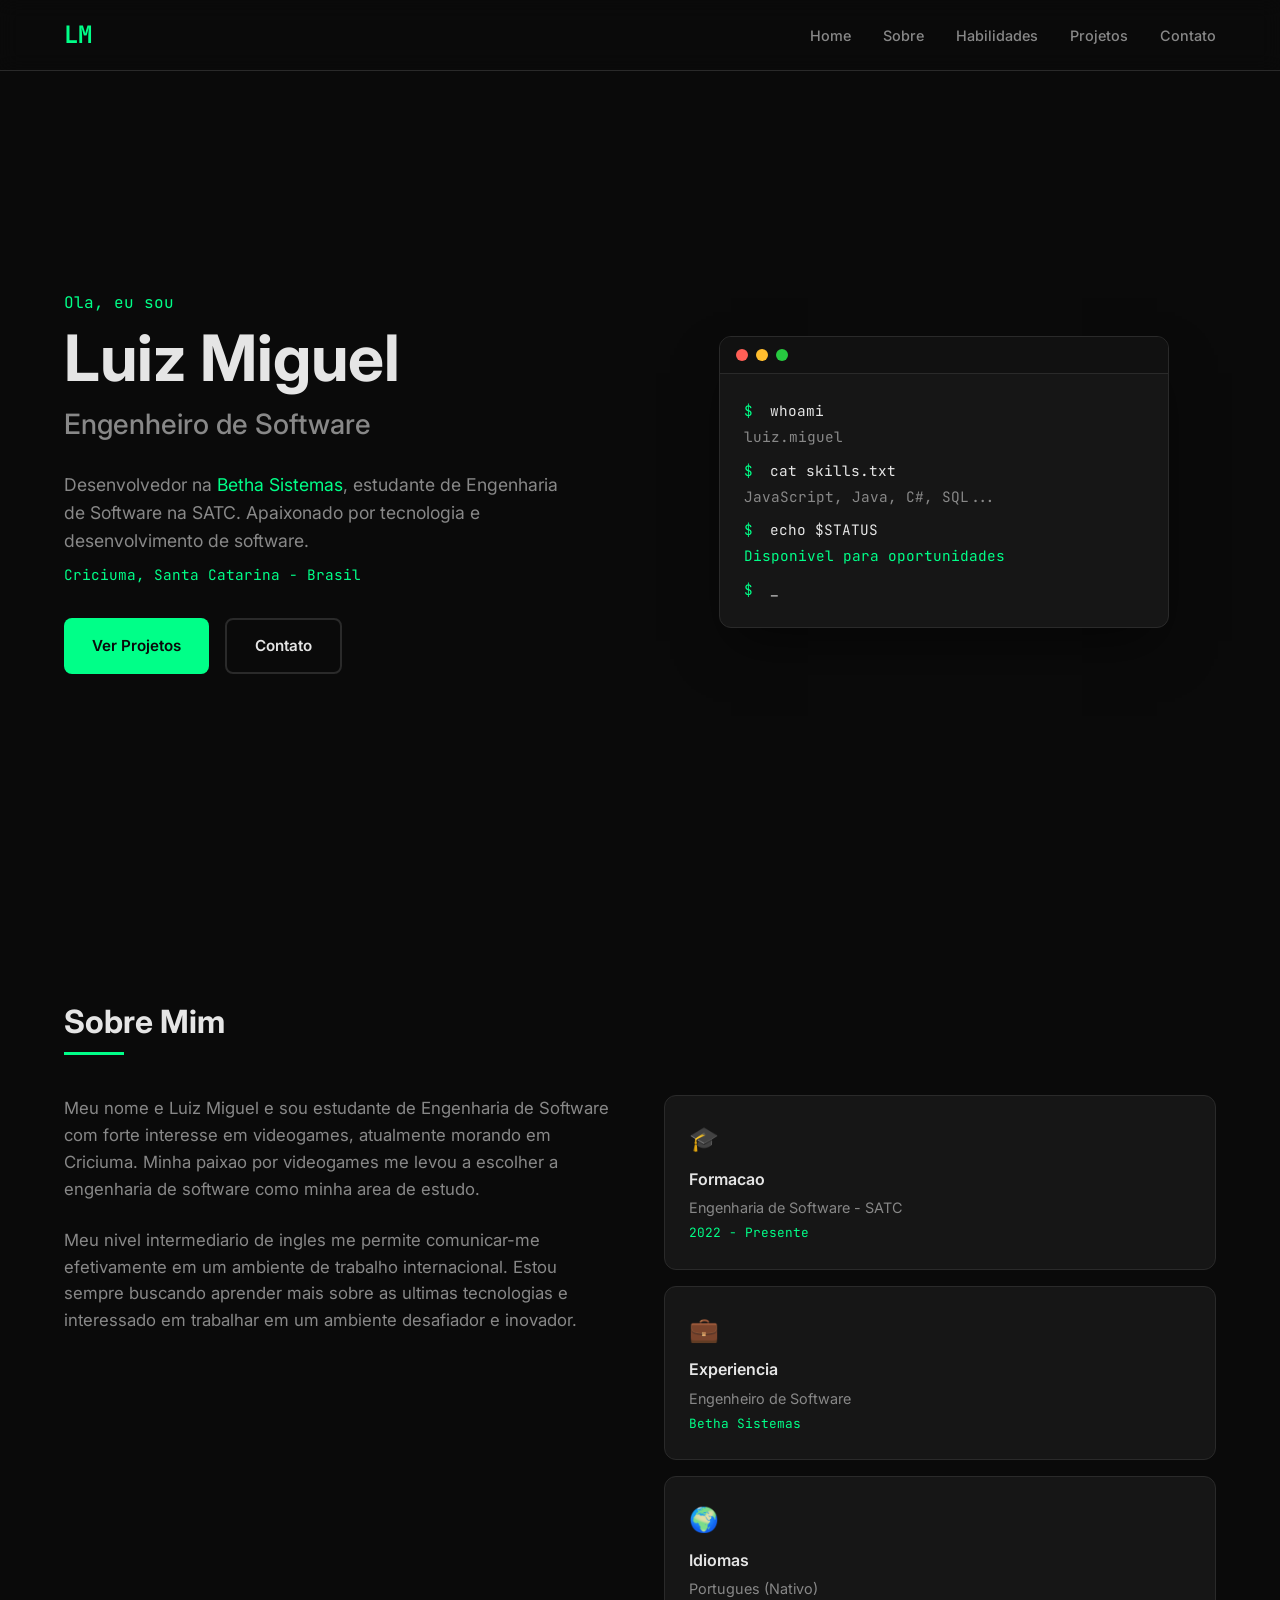
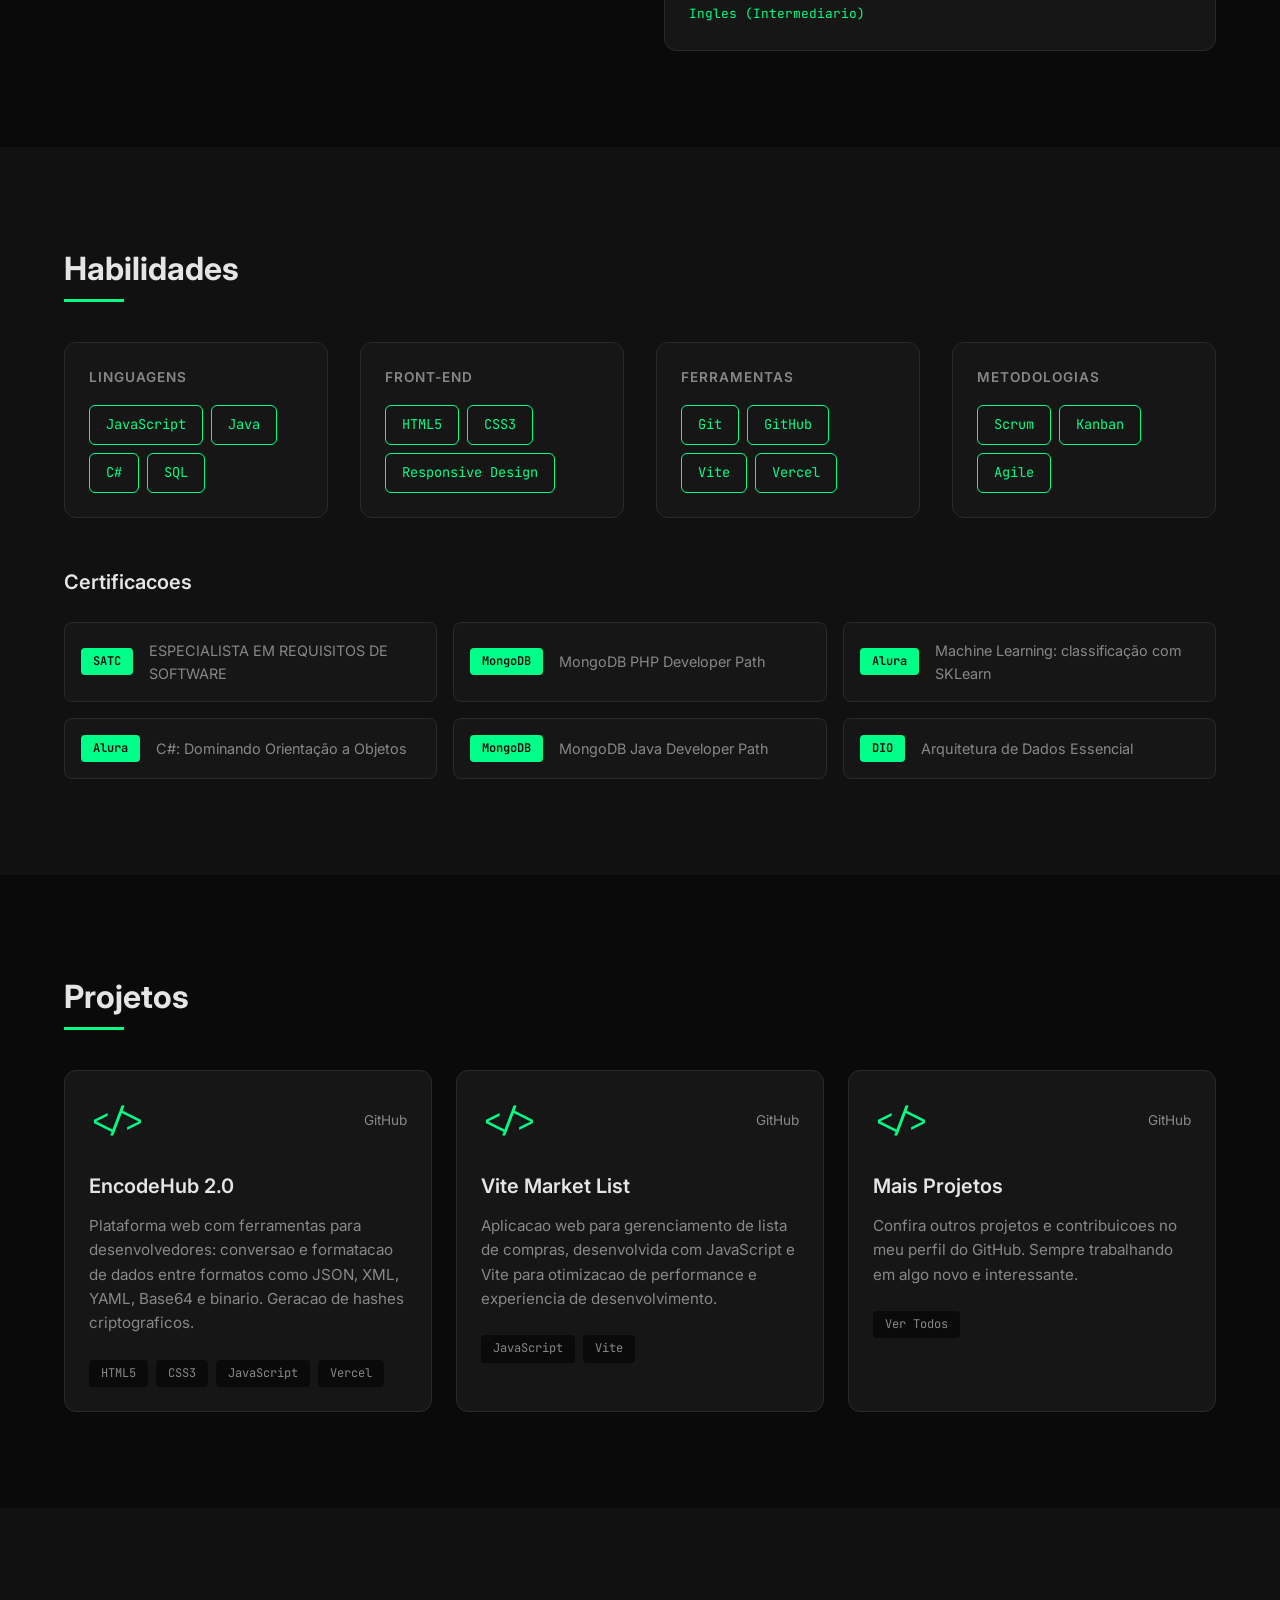
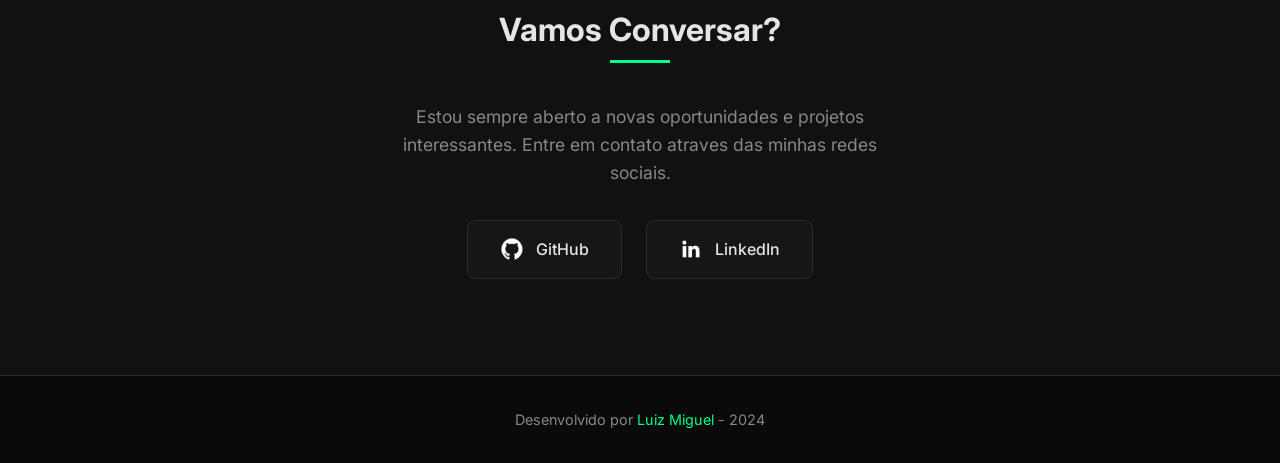
==== commit 4f5e3b7d: "feat: update certifications with new badges and names Co-authored-by: MiguelRosso <100603408+Migueli" ====
--- a/index.html
+++ b/index.html
@@ -145,24 +145,24 @@
                 <h3 class="secao__subtitulo">Certificacoes</h3>
                 <div class="certificacoes__grid">
                     <div class="certificacao">
-                        <span class="certificacao__badge">DIO</span>
-                        <span class="certificacao__nome">Introducao a Banco de Dados NoSQL</span>
-                    </div>
-                    <div class="certificacao">
-                        <span class="certificacao__badge">DIO</span>
-                        <span class="certificacao__nome">Introducao a Banco de Dados Relacionais (SQL)</span>
-                    </div>
-                    <div class="certificacao">
-                        <span class="certificacao__badge">DIO</span>
-                        <span class="certificacao__nome">Versionamento de Codigo com Git e GitHub</span>
+                        <span class="certificacao__badge">SATC</span>
+                        <span class="certificacao__nome">ESPECIALISTA EM REQUISITOS DE SOFTWARE</span>
+                    </div>
+                    <div class="certificacao">
+                        <span class="certificacao__badge">MongoDB</span>
+                        <span class="certificacao__nome">MongoDB PHP Developer Path</span>
                     </div>
                     <div class="certificacao">
                         <span class="certificacao__badge">Alura</span>
-                        <span class="certificacao__nome">C#: Dominando Orientacao a Objetos</span>
-                    </div>
-                    <div class="certificacao">
-                        <span class="certificacao__badge">DIO</span>
-                        <span class="certificacao__nome">Primeiros Passos Com JavaScript</span>
+                        <span class="certificacao__nome">Machine Learning: classificação com SKLearn</span>
+                    </div>
+                    <div class="certificacao">
+                        <span class="certificacao__badge">Alura</span>
+                        <span class="certificacao__nome">C#: Dominando Orientação a Objetos</span>
+                    </div>
+                    <div class="certificacao">
+                        <span class="certificacao__badge">MongoDB</span>
+                        <span class="certificacao__nome">MongoDB Java Developer Path</span>
                     </div>
                     <div class="certificacao">
                         <span class="certificacao__badge">DIO</span>
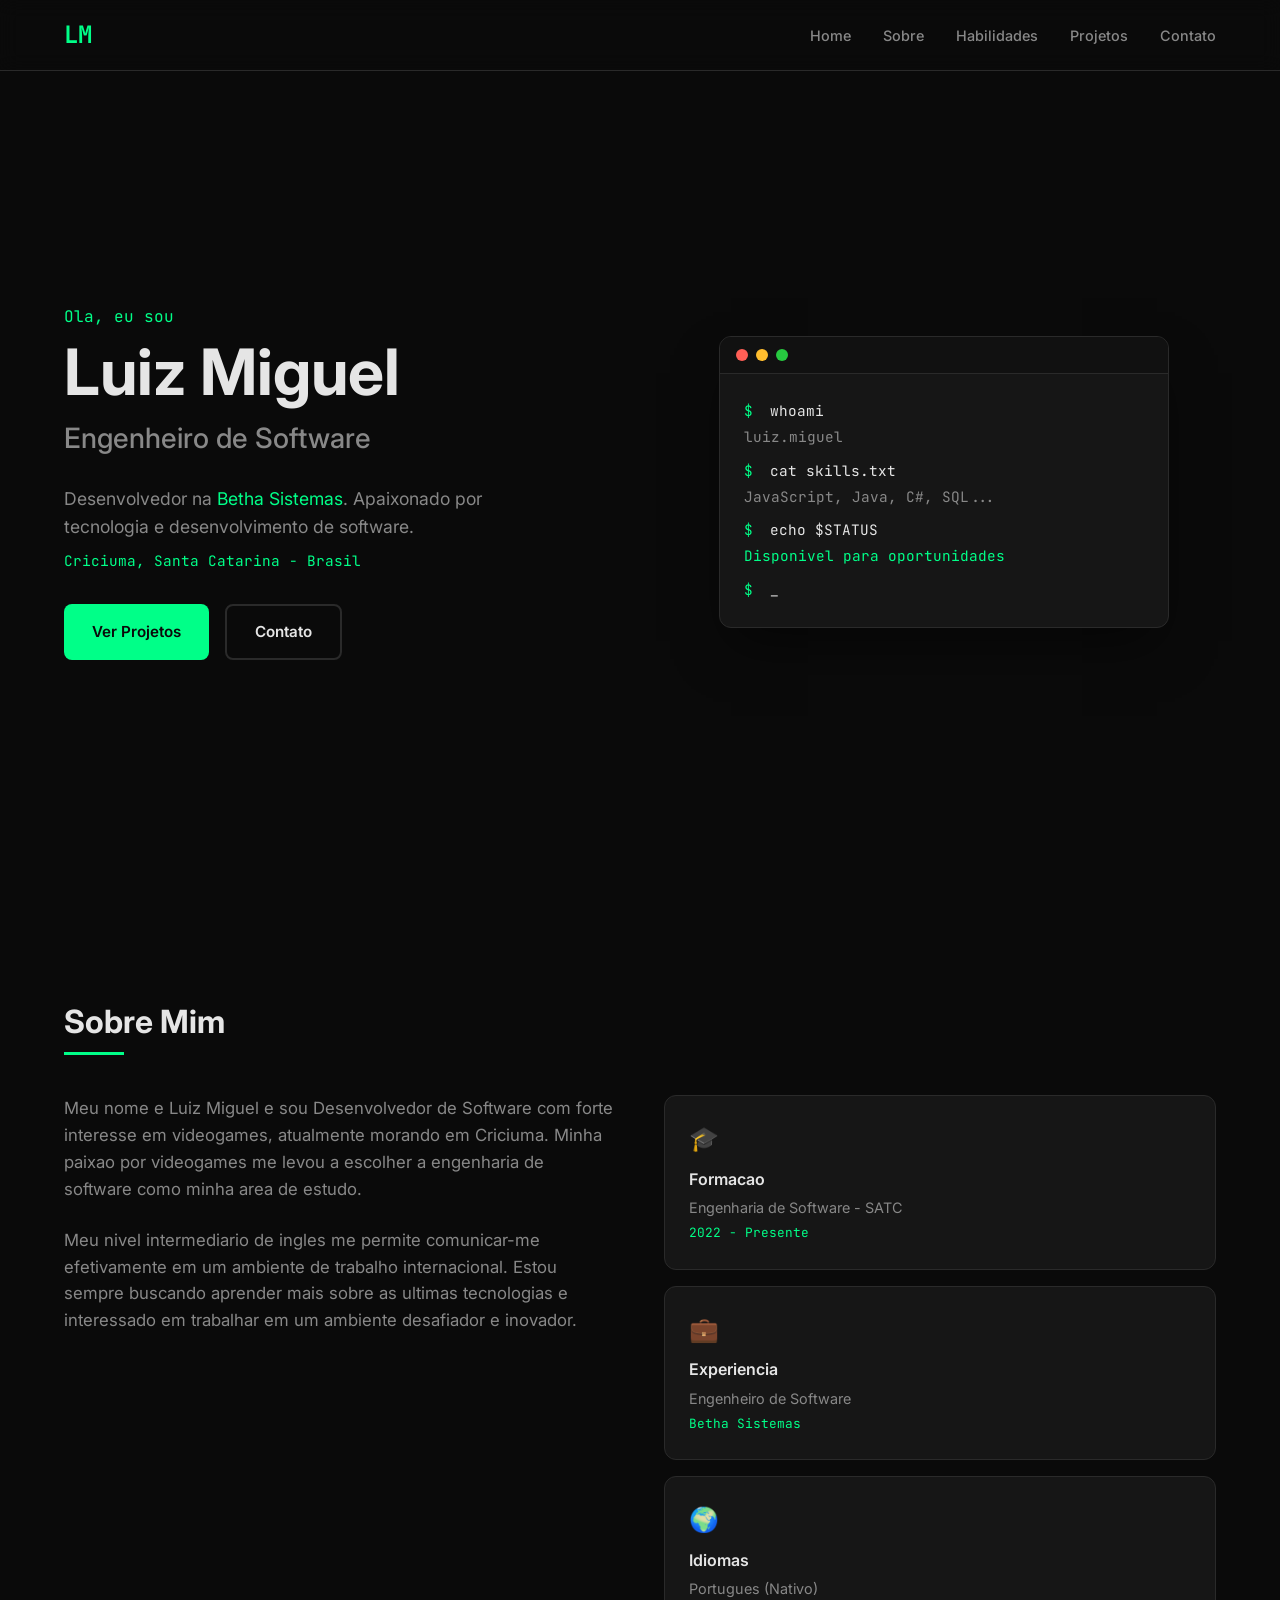
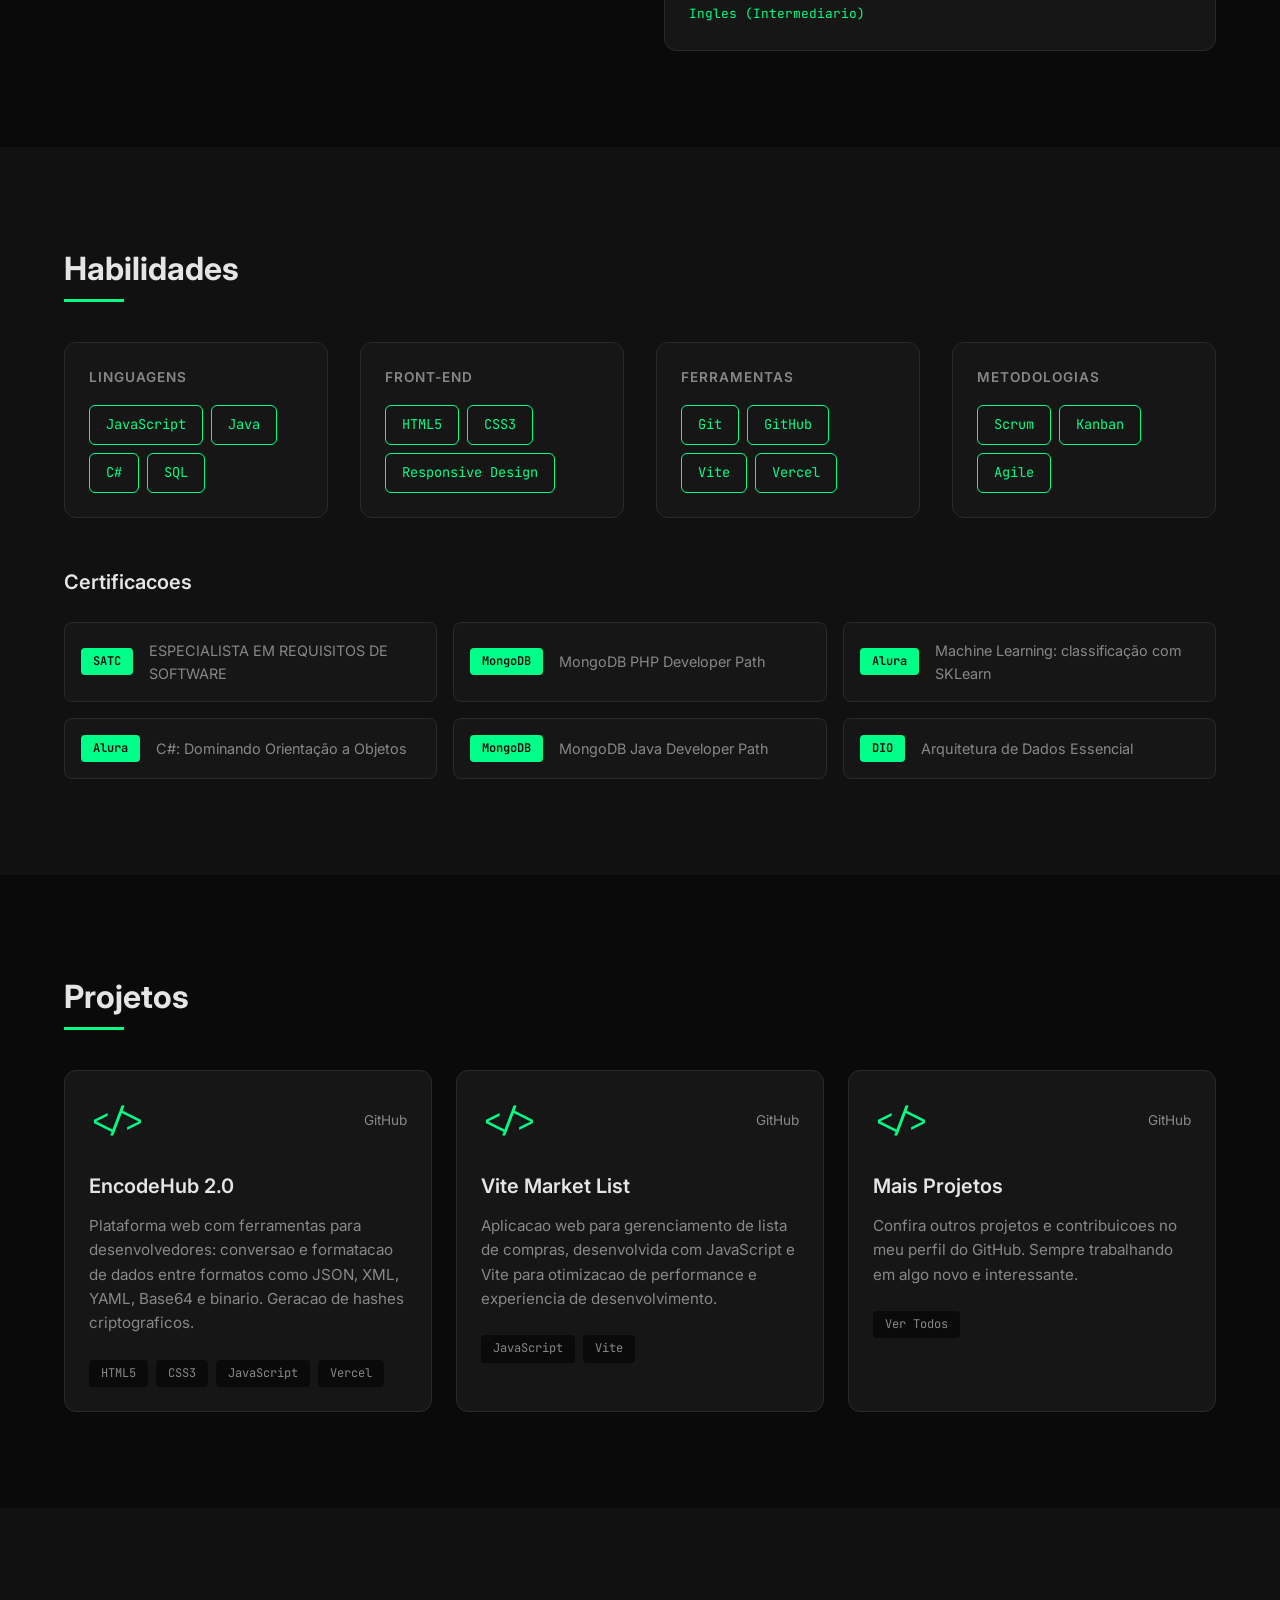
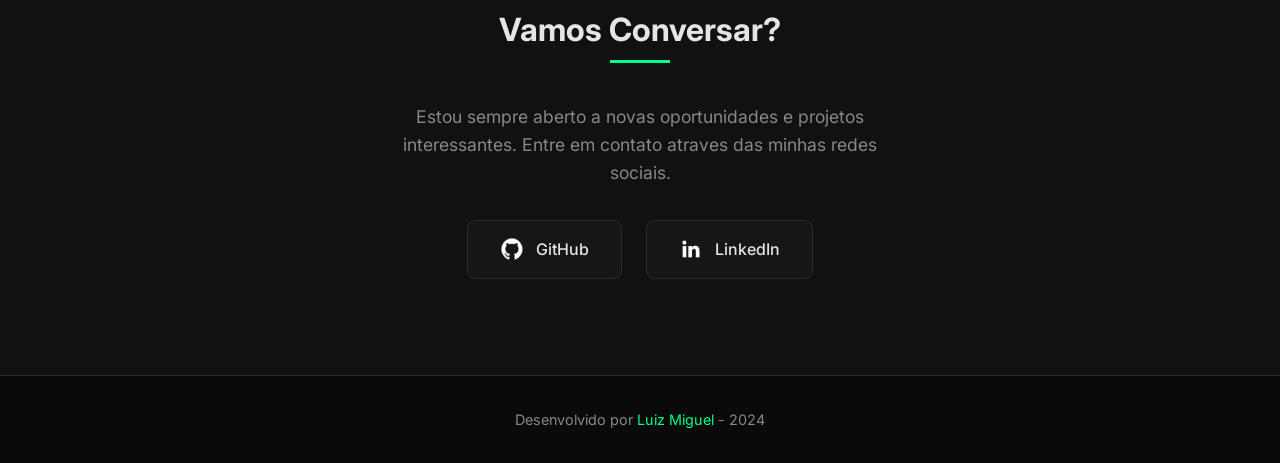
==== commit 3914f6f9: "feat: update developer's description and correct typos in about section Co-authored-by: MiguelRosso " ====
--- a/index.html
+++ b/index.html
@@ -31,7 +31,7 @@
                 <h1 class="hero__titulo">Luiz Miguel</h1>
                 <h2 class="hero__subtitulo">Engenheiro de Software</h2>
                 <p class="hero__descricao">
-                    Desenvolvedor na <span class="destaque">Betha Sistemas</span>, estudante de Engenharia de Software na SATC.
+                    Desenvolvedor na <span class="destaque">Betha Sistemas</span>.
                     Apaixonado por tecnologia e desenvolvimento de software.
                 </p>
                 <p class="hero__localizacao">Criciuma, Santa Catarina - Brasil</p>
@@ -67,7 +67,7 @@
                 <div class="sobre__grid">
                     <div class="sobre__texto">
                         <p>
-                            Meu nome e Luiz Miguel e sou estudante de Engenharia de Software com forte interesse em videogames,
+                            Meu nome e Luiz Miguel e sou Desenvolvedor de Software com forte interesse em videogames,
                             atualmente morando em Criciuma. Minha paixao por videogames me levou a escolher a engenharia de software
                             como minha area de estudo.
                         </p>
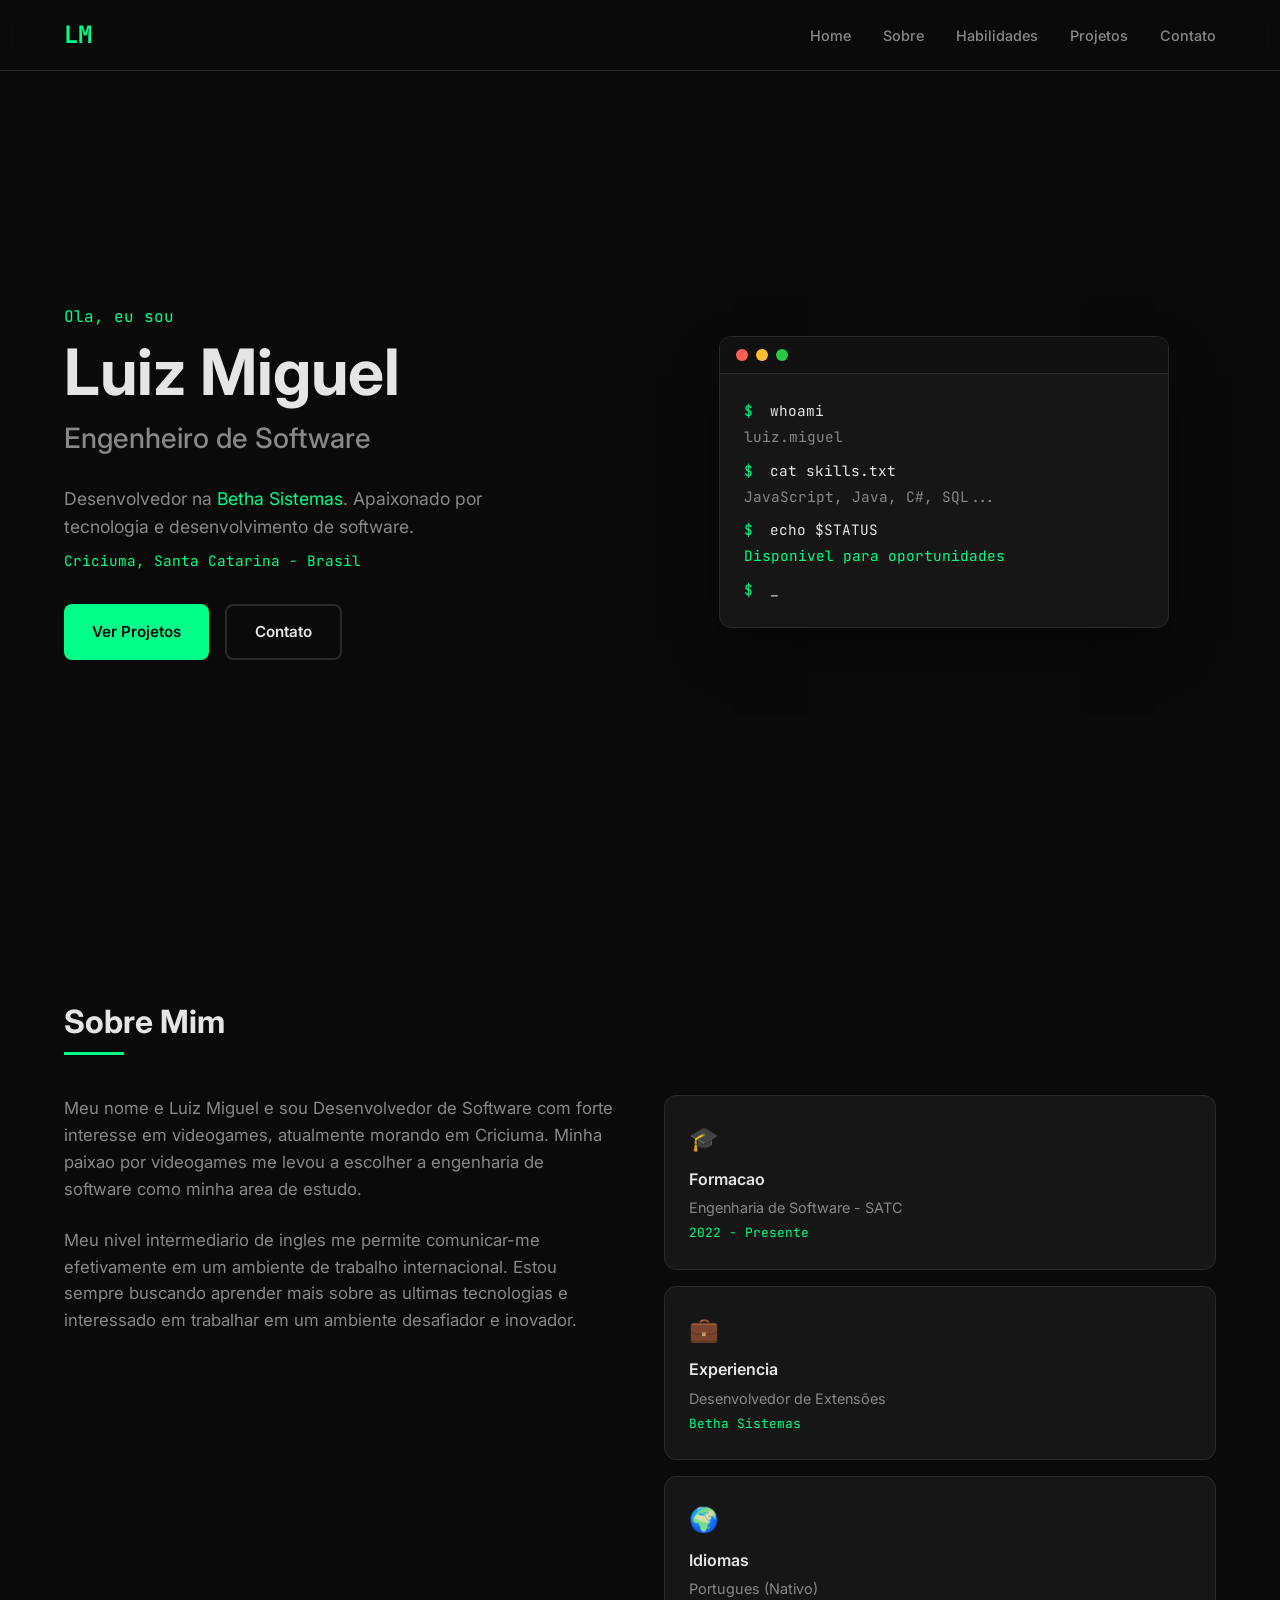
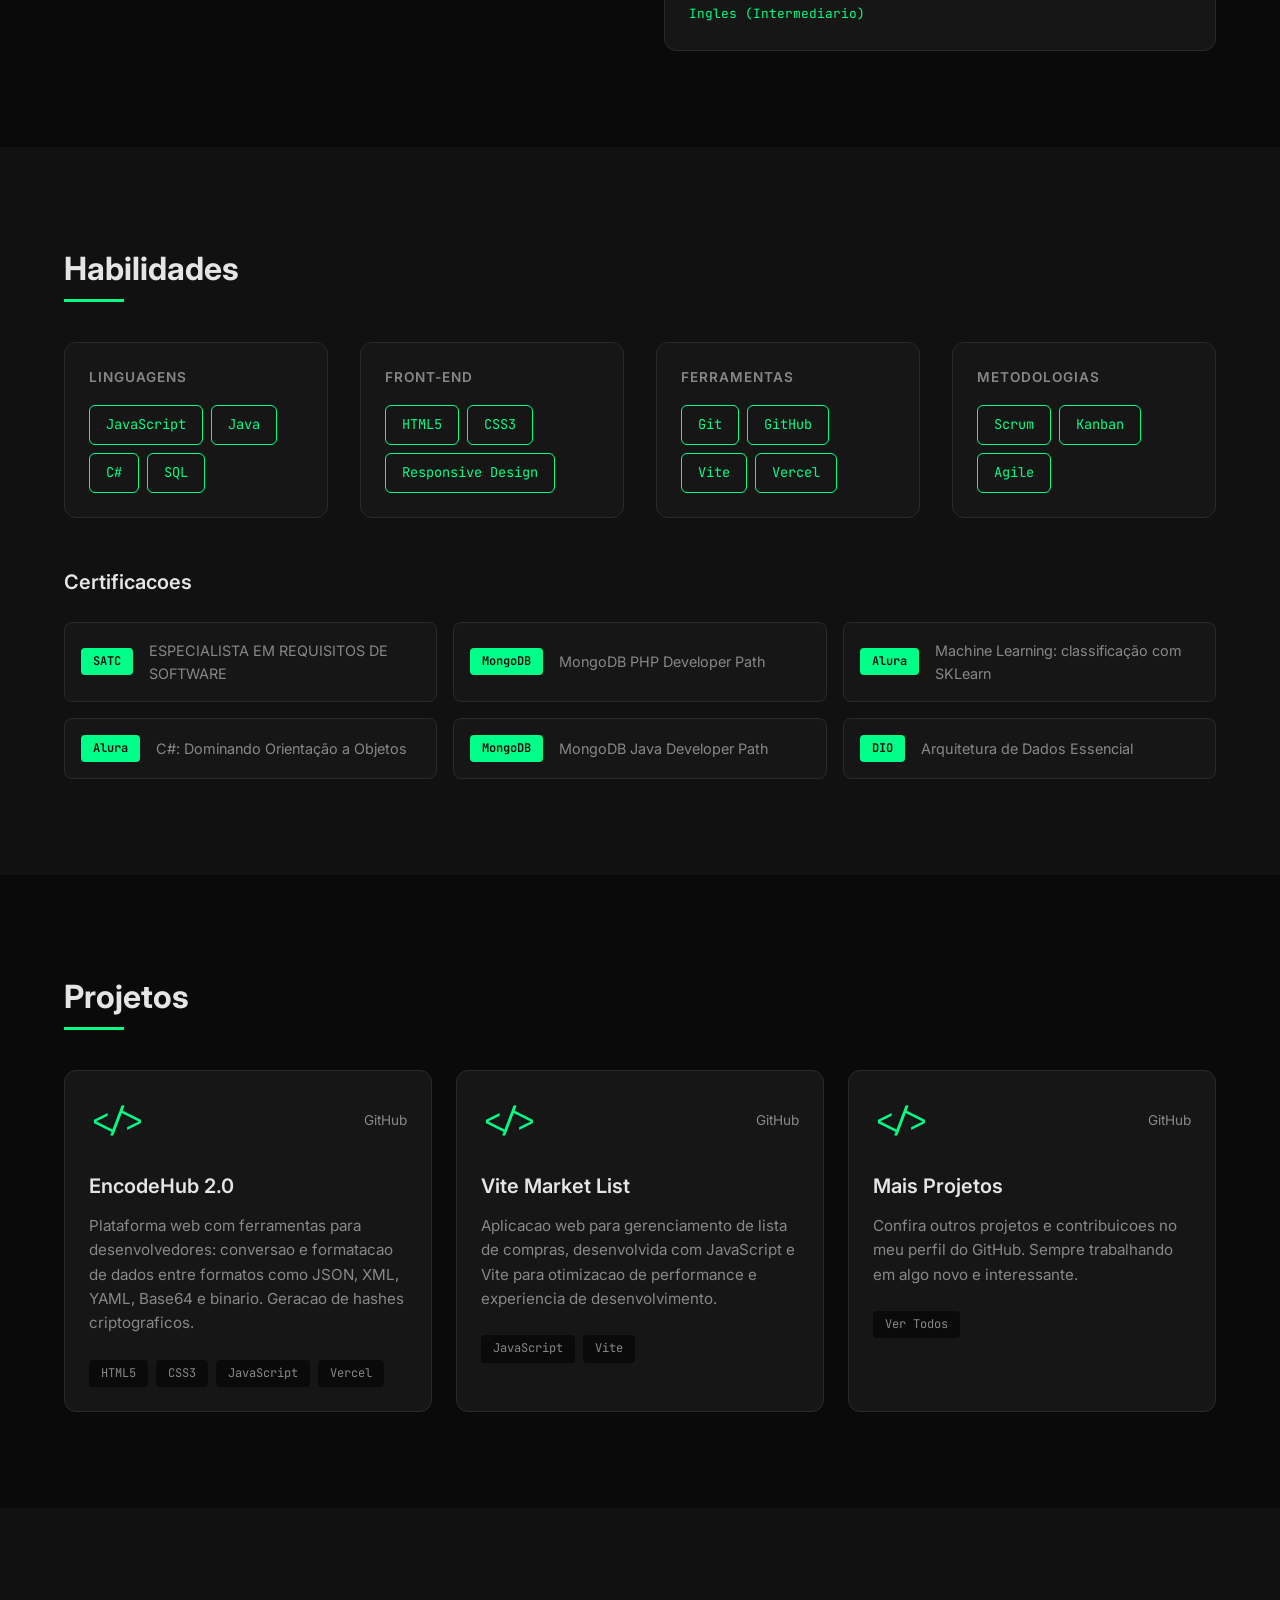
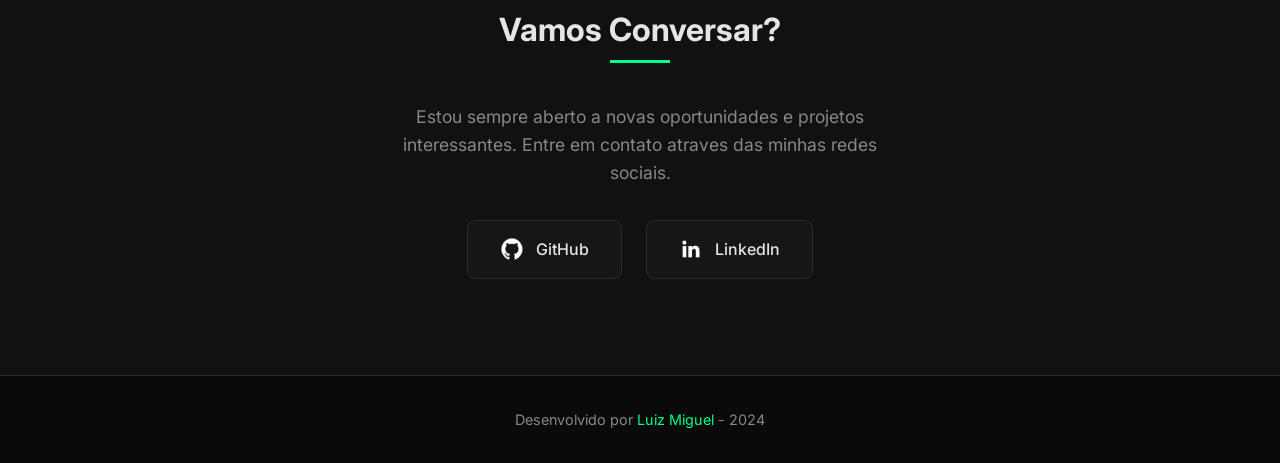
==== commit cc4288fe: "feat: update job title from Software Engineer to Extension Developer Updated job title for more accu" ====
--- a/index.html
+++ b/index.html
@@ -87,7 +87,7 @@
                         <div class="info-card">
                             <span class="info-card__icone">💼</span>
                             <h3 class="info-card__titulo">Experiencia</h3>
-                            <p class="info-card__texto">Engenheiro de Software</p>
+                            <p class="info-card__texto">Desenvolvedor de Extensões</p>
                             <span class="info-card__periodo">Betha Sistemas</span>
                         </div>
                         <div class="info-card">
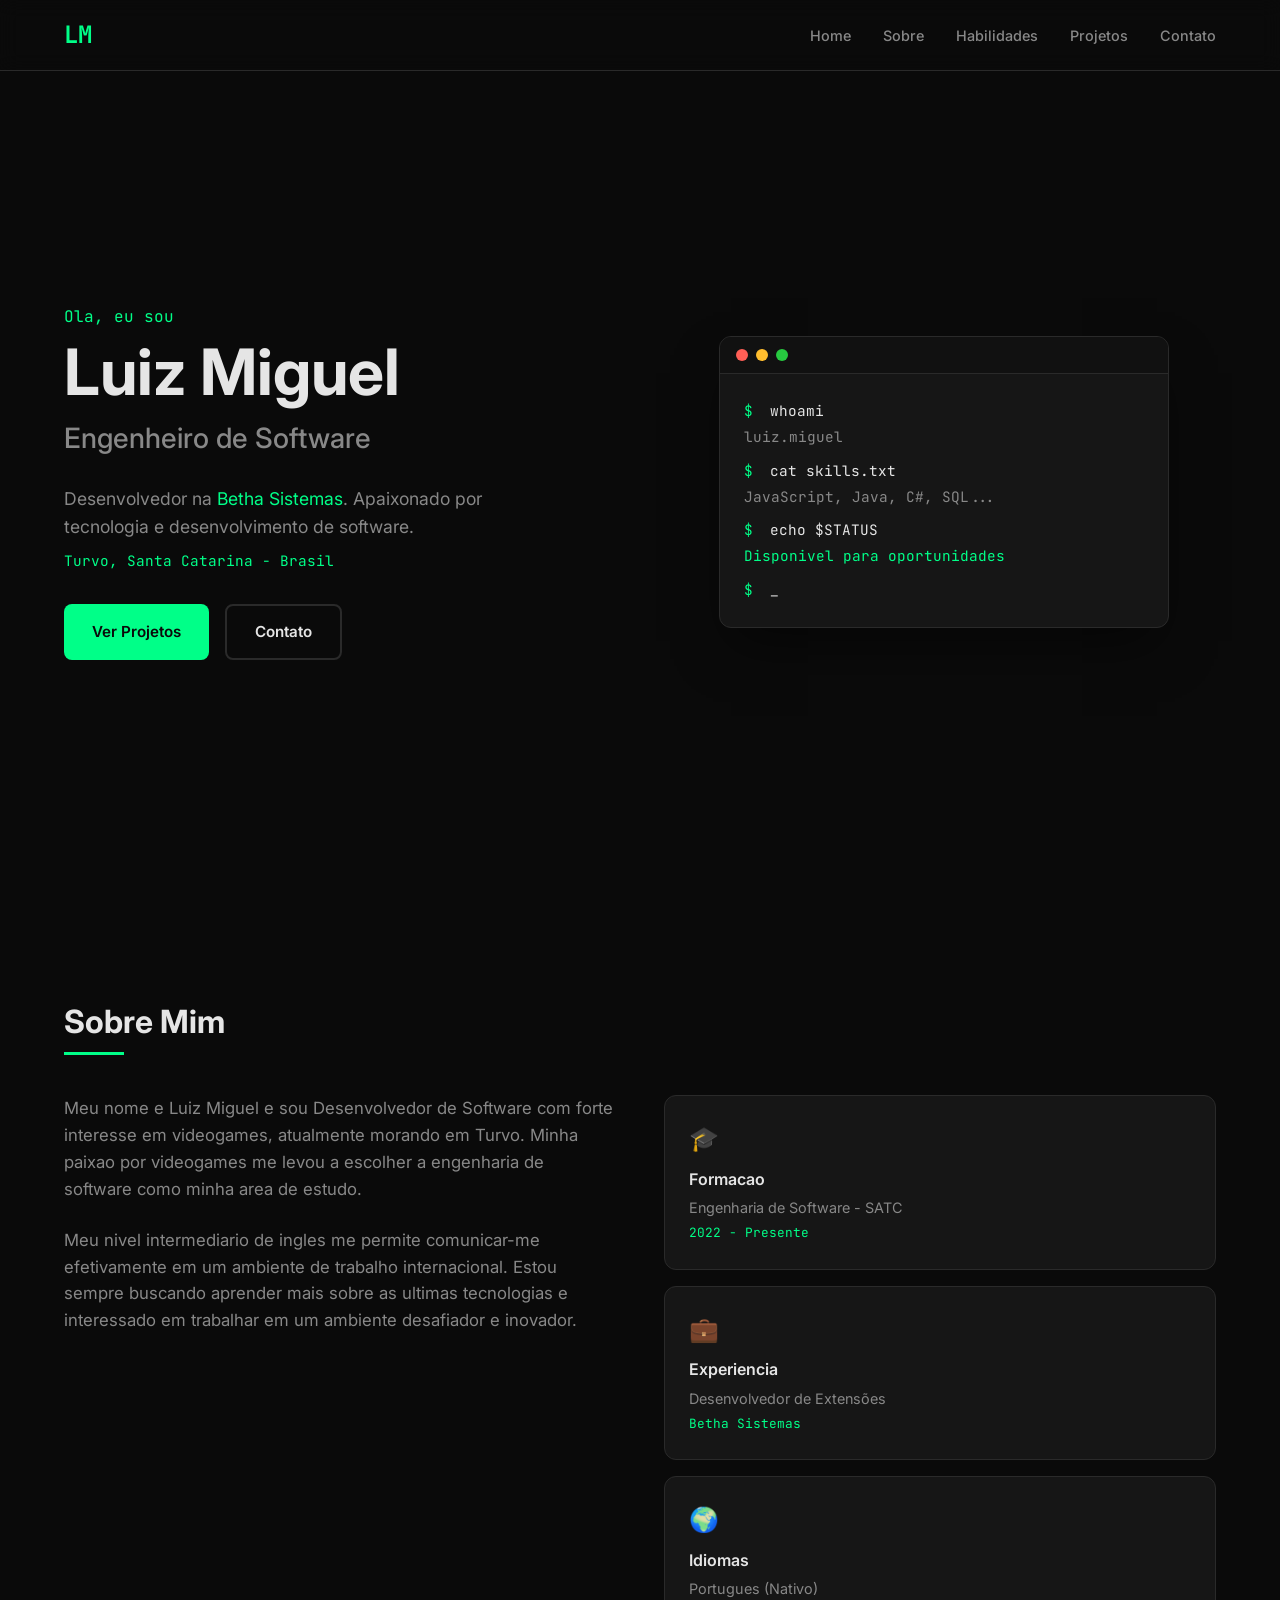
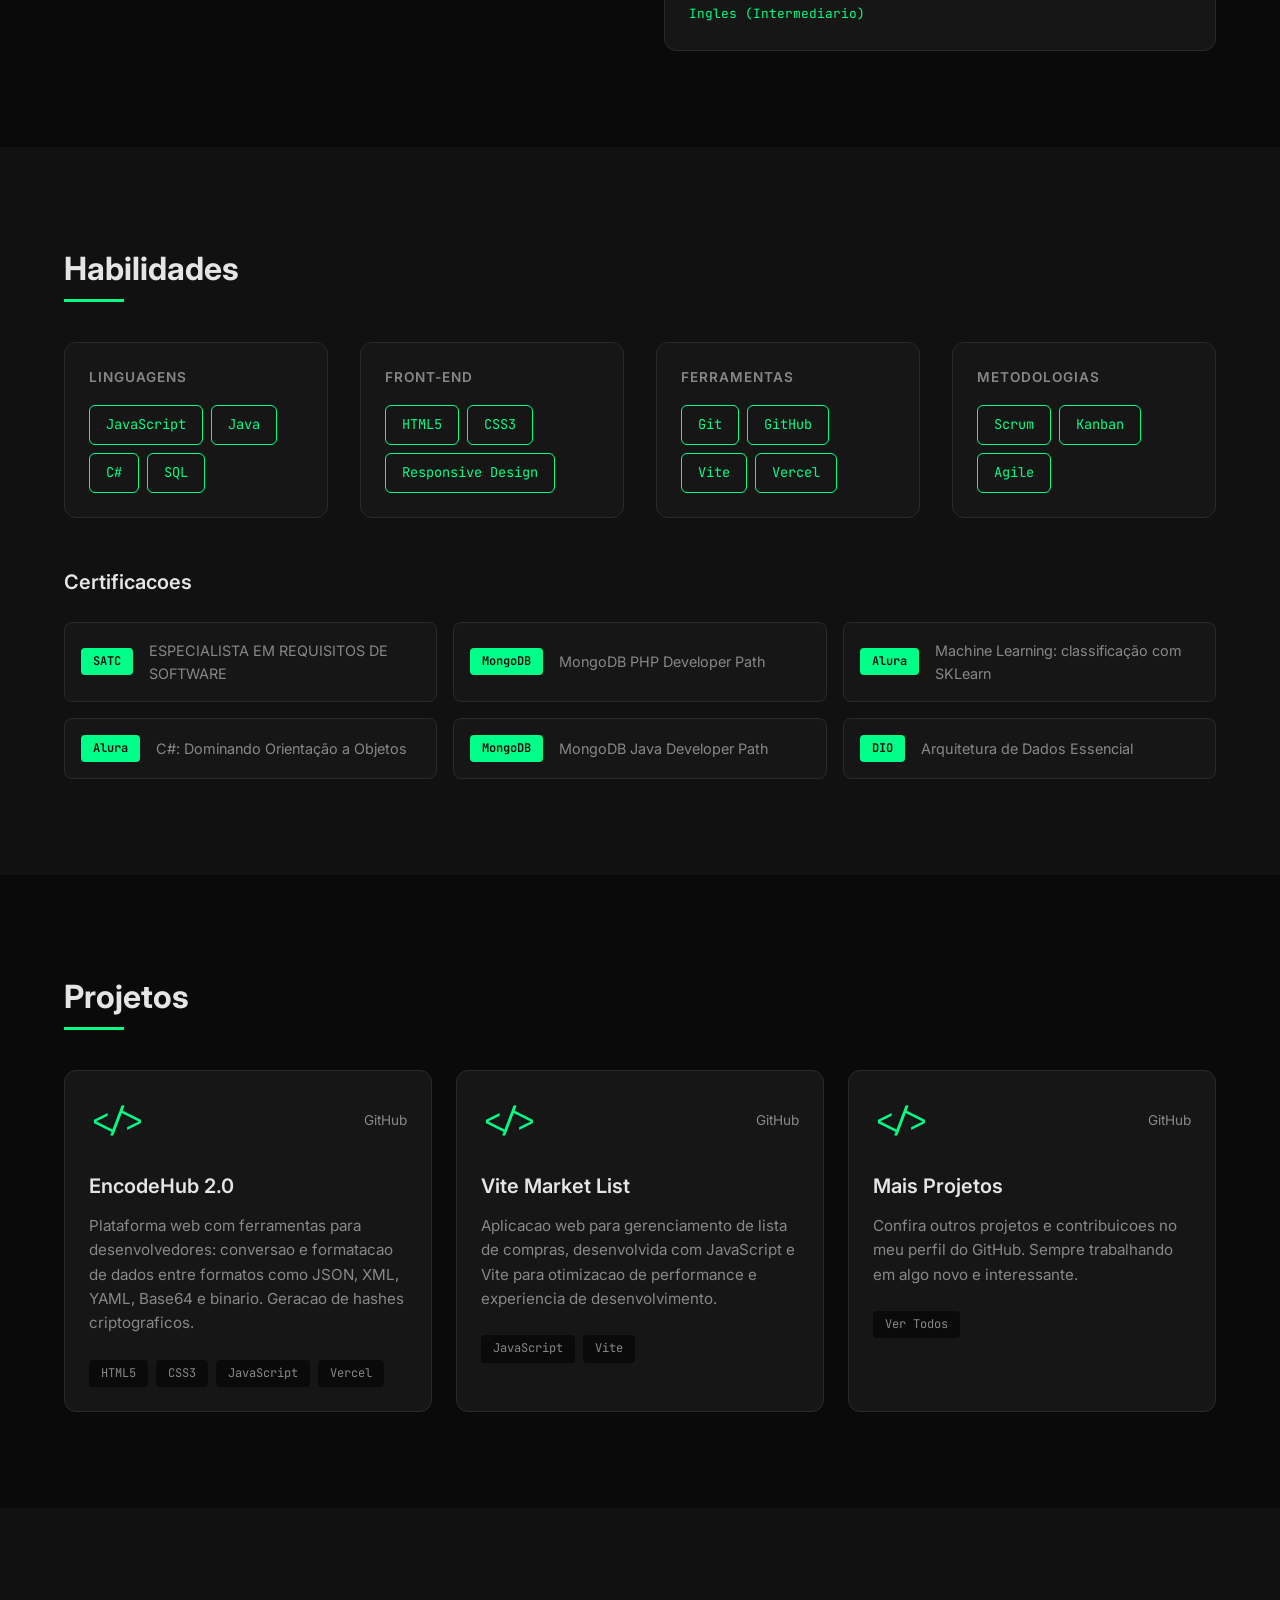
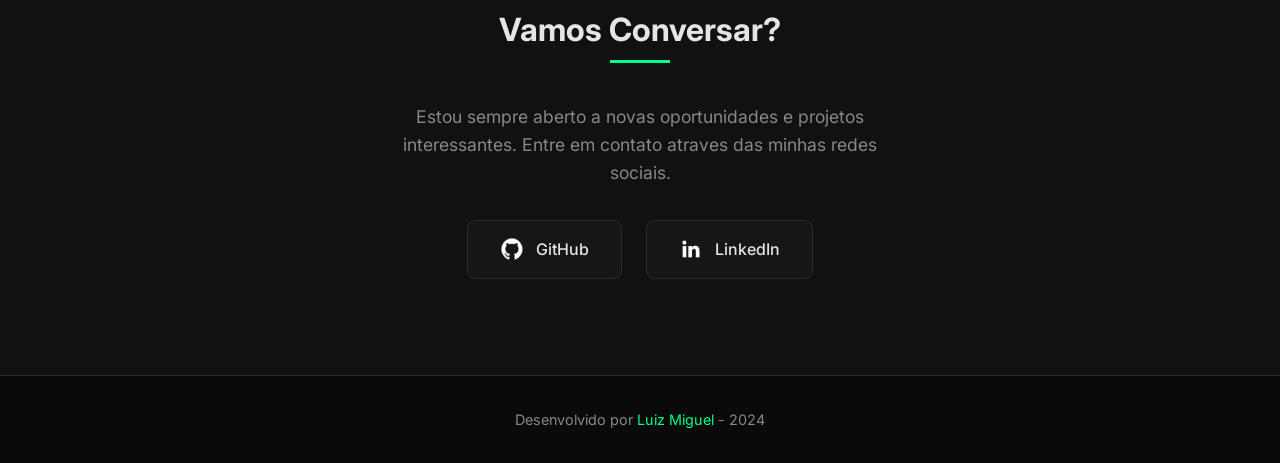
==== commit d066375c: "feat: update location and minor text tweaks in index.html Co-authored-by: MiguelRosso <100603408+Mig" ====
--- a/index.html
+++ b/index.html
@@ -1,16 +1,19 @@
 <!DOCTYPE html>
 <html lang="pt-br">
+
 <head>
     <meta charset="UTF-8">
     <meta http-equiv="X-UA-Compatible" content="IE=edge">
     <meta name="viewport" content="width=device-width, initial-scale=1.0">
-    <meta name="description" content="Luiz Miguel - Engenheiro de Software na Betha Sistemas. Portfolio profissional com projetos, habilidades e experiencia.">
+    <meta name="description"
+        content="Luiz Miguel - Engenheiro de Software na Betha Sistemas. Portfolio profissional com projetos, habilidades e experiencia.">
     <meta name="keywords" content="Engenheiro de Software, Desenvolvedor, JavaScript, Java, C#, Criciuma">
     <meta name="author" content="Luiz Miguel">
     <link rel="icon" type="image/png" href="./assets/github.png">
     <title>Luiz Miguel | Engenheiro de Software</title>
     <link rel="stylesheet" href="./styles/style.css">
 </head>
+
 <body>
     <header class="cabecalho">
         <a href="#home" class="cabecalho__logo">LM</a>
@@ -34,7 +37,7 @@
                     Desenvolvedor na <span class="destaque">Betha Sistemas</span>.
                     Apaixonado por tecnologia e desenvolvimento de software.
                 </p>
-                <p class="hero__localizacao">Criciuma, Santa Catarina - Brasil</p>
+                <p class="hero__localizacao">Turvo, Santa Catarina - Brasil</p>
                 <div class="hero__botoes">
                     <a href="#projetos" class="botao botao--primario">Ver Projetos</a>
                     <a href="#contato" class="botao botao--secundario">Contato</a>
@@ -68,12 +71,15 @@
                     <div class="sobre__texto">
                         <p>
                             Meu nome e Luiz Miguel e sou Desenvolvedor de Software com forte interesse em videogames,
-                            atualmente morando em Criciuma. Minha paixao por videogames me levou a escolher a engenharia de software
+                            atualmente morando em Turvo. Minha paixao por videogames me levou a escolher a engenharia de
+                            software
                             como minha area de estudo.
                         </p>
                         <p>
-                            Meu nivel intermediario de ingles me permite comunicar-me efetivamente em um ambiente de trabalho internacional.
-                            Estou sempre buscando aprender mais sobre as ultimas tecnologias e interessado em trabalhar em um ambiente
+                            Meu nivel intermediario de ingles me permite comunicar-me efetivamente em um ambiente de
+                            trabalho internacional.
+                            Estou sempre buscando aprender mais sobre as ultimas tecnologias e interessado em trabalhar
+                            em um ambiente
                             desafiador e inovador.
                         </p>
                     </div>
@@ -181,7 +187,8 @@
                         <div class="projeto-card__header">
                             <span class="projeto-card__icone">&#60;/&#62;</span>
                             <div class="projeto-card__links">
-                                <a href="https://github.com/Miguelito001/EncodeHub-2.0" target="_blank" rel="noopener noreferrer" class="projeto-card__link">GitHub</a>
+                                <a href="https://github.com/Miguelito001/EncodeHub-2.0" target="_blank"
+                                    rel="noopener noreferrer" class="projeto-card__link">GitHub</a>
                             </div>
                         </div>
                         <h3 class="projeto-card__titulo">EncodeHub 2.0</h3>
@@ -201,7 +208,8 @@
                         <div class="projeto-card__header">
                             <span class="projeto-card__icone">&#60;/&#62;</span>
                             <div class="projeto-card__links">
-                                <a href="https://github.com/Miguelito001/vite-market-list" target="_blank" rel="noopener noreferrer" class="projeto-card__link">GitHub</a>
+                                <a href="https://github.com/Miguelito001/vite-market-list" target="_blank"
+                                    rel="noopener noreferrer" class="projeto-card__link">GitHub</a>
                             </div>
                         </div>
                         <h3 class="projeto-card__titulo">Vite Market List</h3>
@@ -219,7 +227,8 @@
                         <div class="projeto-card__header">
                             <span class="projeto-card__icone">&#60;/&#62;</span>
                             <div class="projeto-card__links">
-                                <a href="https://github.com/Miguelito001" target="_blank" rel="noopener noreferrer" class="projeto-card__link">GitHub</a>
+                                <a href="https://github.com/Miguelito001" target="_blank" rel="noopener noreferrer"
+                                    class="projeto-card__link">GitHub</a>
                             </div>
                         </div>
                         <h3 class="projeto-card__titulo">Mais Projetos</h3>
@@ -244,11 +253,13 @@
                     Entre em contato atraves das minhas redes sociais.
                 </p>
                 <div class="contato__links">
-                    <a href="https://github.com/Miguelito001" target="_blank" rel="noopener noreferrer" class="contato__link">
+                    <a href="https://github.com/Miguelito001" target="_blank" rel="noopener noreferrer"
+                        class="contato__link">
                         <img src="./assets/github.png" alt="GitHub">
                         <span>GitHub</span>
                     </a>
-                    <a href="https://www.linkedin.com/in/miguelito001/" target="_blank" rel="noopener noreferrer" class="contato__link">
+                    <a href="https://www.linkedin.com/in/miguelito001/" target="_blank" rel="noopener noreferrer"
+                        class="contato__link">
                         <img src="./assets/linkedin.png" alt="LinkedIn">
                         <span>LinkedIn</span>
                     </a>
@@ -261,4 +272,5 @@
         <p>Desenvolvido por <span class="destaque">Luiz Miguel</span> - 2024</p>
     </footer>
 </body>
-</html>
+
+</html>
